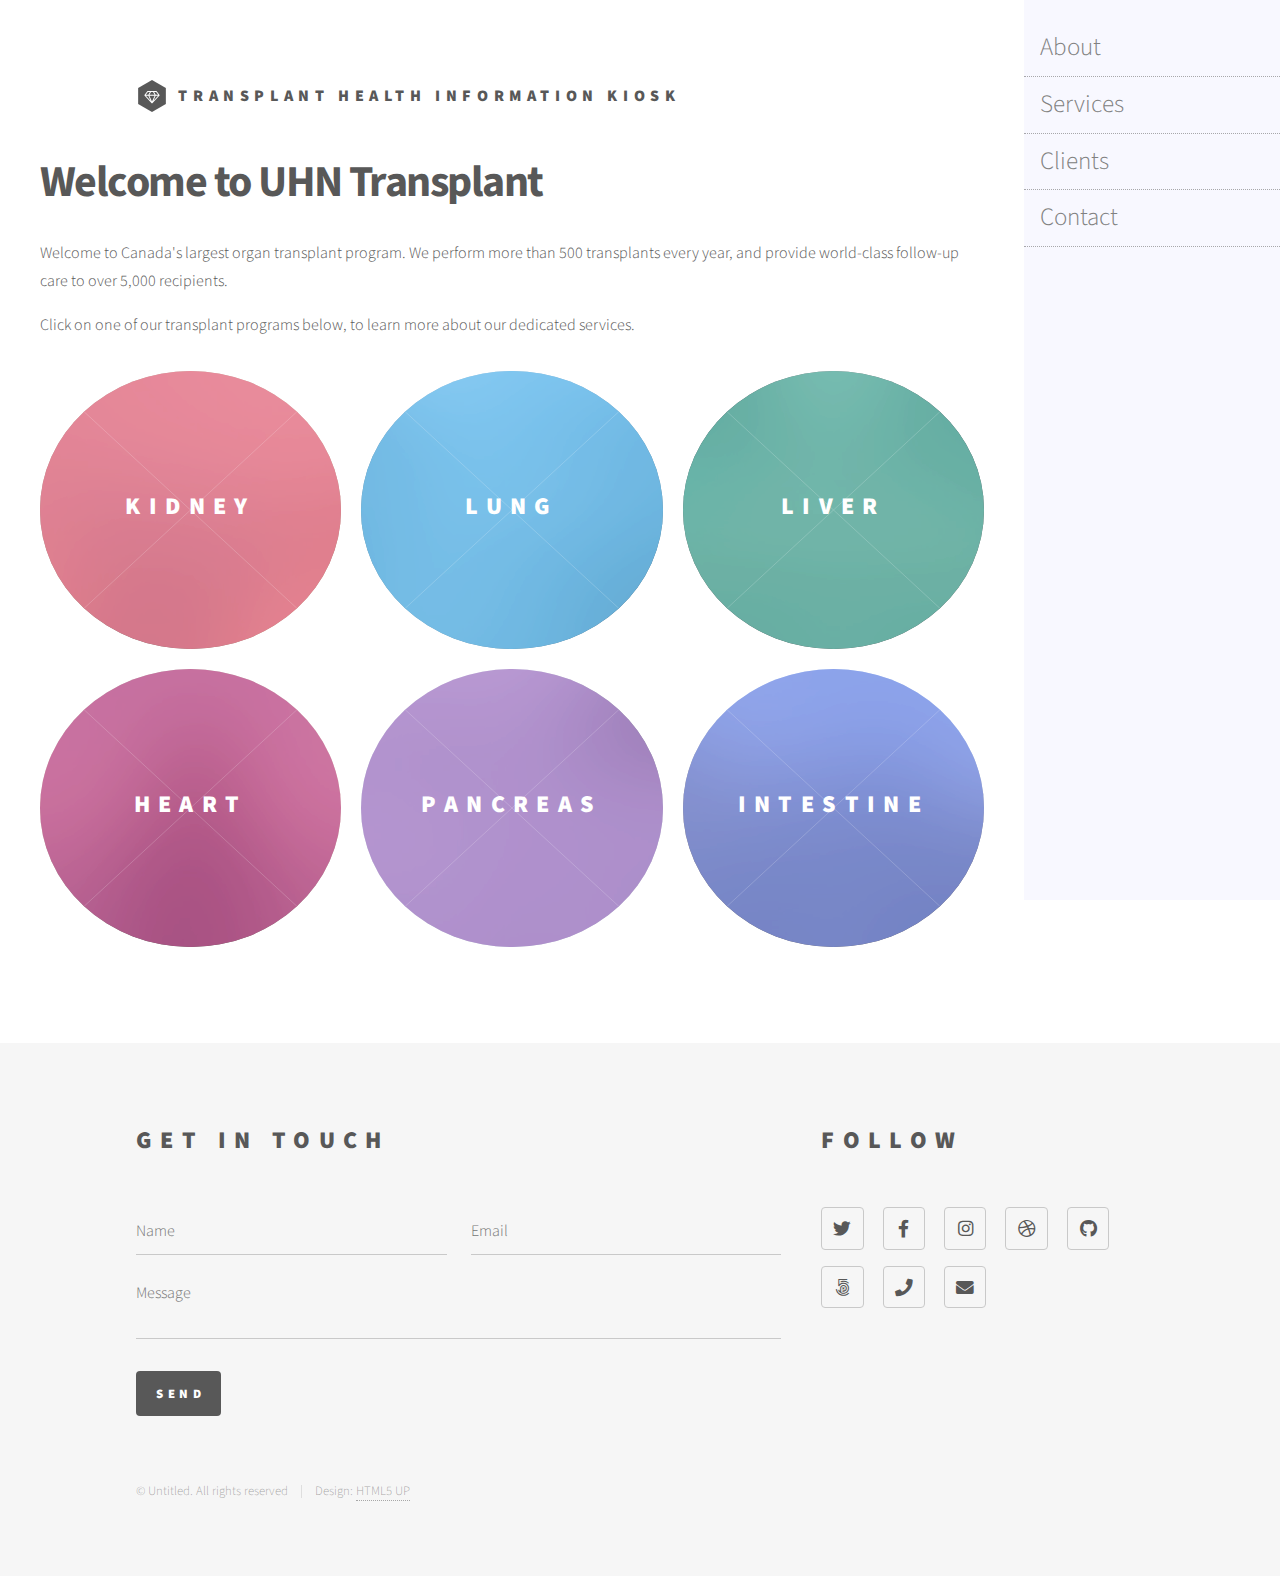
==== index.html @ 4732274a "Update template" ====
<!DOCTYPE HTML>
<!--
	Phantom by HTML5 UP
	html5up.net | @ajlkn
	Free for personal and commercial use under the CCA 3.0 license (html5up.net/license)
-->
<html>
	<head>
		<title>Transplant Education Resource Hub</title>
		<meta charset="utf-8" />
		<meta name="viewport" content="width=device-width, initial-scale=1, user-scalable=no" />
		<link rel="stylesheet" href="assets/css/main.css" />
		<noscript><link rel="stylesheet" href="assets/css/noscript.css" /></noscript>
	</head>
	<body class="is-preload">
		<!-- Wrapper -->
			<div id="wrapper">

				<!-- Header -->
					<header id="header">
						<div class="inner">

							<!-- Logo -->
								<a href="index.html" class="logo">
									<span class="symbol"><img src="images/logo.svg" alt="" /></span><span class="title">Transplant Health Information Kiosk</span>
								</a>

							<!-- Nav -->
		<!--						<nav>
									<ul>
										<li><a href="#menu">Menu</a></li>
									</ul>
								</nav>
-->
						</div>
					</header>

				<!-- Menu -->
<!--				<nav id="menu">
						<h2>Menu</h2>
						<ul>
							<li><a href="index.html">Home</a></li>
							<li><a href="generic.html">Ipsum veroeros</a></li>
							<li><a href="generic.html">Tempus etiam</a></li>
							<li><a href="generic.html">Consequat dolor</a></li>
							<li><a href="elements.html">Elements</a></li>
						</ul>
					</nav>
-->
				<!-- Main -->
					<div class="sidenav">
						<a href="#">About</a>
						<a href="#">Services</a>
						<a href="#">Clients</a>
						<a href="#">Contact</a>
						</div>
					<div id="main">
						<div class="inner">
							<header>
								<h1>Welcome to UHN Transplant</h1>
								<p>Welcome to Canada's largest organ transplant program. We perform more than 500 transplants every year, and provide world-class follow-up care to over 5,000 recipients.</p>
								<p>Click on one of our transplant programs below, to learn more about our dedicated services.</p>
							</header>
							<section class="tiles">
								<article class="style1">
									<span class="image">
										<img src="images/pic01.jpg" alt="" />
									</span>
									<a href="generic.html">
										<h2>Kidney</h2>
										<div class="content">
											<p>Sed nisl arcu euismod sit amet nisi lorem etiam dolor veroeros et feugiat.</p>
										</div>
									</a>
								</article>
								<article class="style2">
									<span class="image">
										<img src="images/pic02.jpg" alt="" />
									</span>
									<a href="generic.html">
										<h2>Lung</h2>
										<div class="content">
											<p>Sed nisl arcu euismod sit amet nisi lorem etiam dolor veroeros et feugiat.</p>
										</div>
									</a>
								</article>
								<article class="style3">
									<span class="image">
										<img src="images/pic03.jpg" alt="" />
									</span>
									<a href="generic.html">
										<h2>Liver</h2>
										<div class="content">
											<p>Sed nisl arcu euismod sit amet nisi lorem etiam dolor veroeros et feugiat.</p>
										</div>
									</a>
								</article>
								<article class="style4">
									<span class="image">
										<img src="images/pic04.jpg" alt="" />
									</span>
									<a href="generic.html">
										<h2>Heart</h2>
										<div class="content">
											<p>Sed nisl arcu euismod sit amet nisi lorem etiam dolor veroeros et feugiat.</p>
										</div>
									</a>
								</article>
								<article class="style5">
									<span class="image">
										<img src="images/pic05.jpg" alt="" />
									</span>
									<a href="generic.html">
										<h2>Pancreas</h2>
										<div class="content">
											<p>Sed nisl arcu euismod sit amet nisi lorem etiam dolor veroeros et feugiat.</p>
										</div>
									</a>
								</article>
								<article class="style6">
									<span class="image">
										<img src="images/pic06.jpg" alt="" />
									</span>
									<a href="generic.html">
										<h2>Intestine</h2>
										<div class="content">
											<p>Sed nisl arcu euismod sit amet nisi lorem etiam dolor veroeros et feugiat.</p>
										</div>
									</a>
								</article>
							</section>
					</div>
				</div>

				<!-- Footer -->
					<footer id="footer">
						<div class="inner">
							<section>
								<h2>Get in touch</h2>
								<form method="post" action="#">
									<div class="fields">
										<div class="field half">
											<input type="text" name="name" id="name" placeholder="Name" />
										</div>
										<div class="field half">
											<input type="email" name="email" id="email" placeholder="Email" />
										</div>
										<div class="field">
											<textarea name="message" id="message" placeholder="Message"></textarea>
										</div>
									</div>
									<ul class="actions">
										<li><input type="submit" value="Send" class="primary" /></li>
									</ul>
								</form>
							</section>
							<section>
								<h2>Follow</h2>
								<ul class="icons">
									<li><a href="#" class="icon brands style2 fa-twitter"><span class="label">Twitter</span></a></li>
									<li><a href="#" class="icon brands style2 fa-facebook-f"><span class="label">Facebook</span></a></li>
									<li><a href="#" class="icon brands style2 fa-instagram"><span class="label">Instagram</span></a></li>
									<li><a href="#" class="icon brands style2 fa-dribbble"><span class="label">Dribbble</span></a></li>
									<li><a href="#" class="icon brands style2 fa-github"><span class="label">GitHub</span></a></li>
									<li><a href="#" class="icon brands style2 fa-500px"><span class="label">500px</span></a></li>
									<li><a href="#" class="icon solid style2 fa-phone"><span class="label">Phone</span></a></li>
									<li><a href="#" class="icon solid style2 fa-envelope"><span class="label">Email</span></a></li>
								</ul>
							</section>
							<ul class="copyright">
								<li>&copy; Untitled. All rights reserved</li><li>Design: <a href="http://html5up.net">HTML5 UP</a></li>
							</ul>
						</div>
					</footer>

			</div>

		<!-- Scripts -->
			<script src="assets/js/jquery.min.js"></script>
			<script src="assets/js/browser.min.js"></script>
			<script src="assets/js/breakpoints.min.js"></script>
			<script src="assets/js/util.js"></script>
			<script src="assets/js/main.js"></script>

	</body>
</html>
---- assets/css/main.css ----
@import url(fontawesome-all.min.css);
@import url("https://fonts.googleapis.com/css?family=Source+Sans+Pro:300,700,900");

/*
	Phantom by HTML5 UP
	html5up.net | @ajlkn
	Free for personal and commercial use under the CCA 3.0 license (html5up.net/license)
*/

html, body, div, span, applet, object,
iframe, h1, h2, h3, h4, h5, h6, p, blockquote,
pre, a, abbr, acronym, address, big, cite,
code, del, dfn, em, img, ins, kbd, q, s, samp,
small, strike, strong, sub, sup, tt, var, b,
u, i, center, dl, dt, dd, ol, ul, li, fieldset,
form, label, legend, table, caption, tbody,
tfoot, thead, tr, th, td, article, aside,
canvas, details, embed, figure, figcaption,
footer, header, hgroup, menu, nav, output, ruby,
section, summary, time, mark, audio, video {
	margin: 0;
	padding: 0;
	border: 0;
	font-size: 100%;
	font: inherit;
	vertical-align: baseline;}

article, aside, details, figcaption, figure,
footer, header, hgroup, menu, nav, section {
	display: block;}

body {
	line-height: 1;
}

ol, ul {
	list-style: none;
}

blockquote, q {
	quotes: none;
}

	blockquote:before, blockquote:after, q:before, q:after {
		content: '';
		content: none;
	}

table {
	border-collapse: collapse;
	border-spacing: 0;
}

body {
	-webkit-text-size-adjust: none;
}

mark {
	background-color: transparent;
	color: inherit;
}

input::-moz-focus-inner {
	border: 0;
	padding: 0;
}

input, select, textarea {
	-moz-appearance: none;
	-webkit-appearance: none;
	-ms-appearance: none;
	appearance: none;
}

/* Basic */

	@-ms-viewport {
		width: device-width;
	}

	body {
		-ms-overflow-style: scrollbar;
	}

	@media screen and (max-width: 480px) {

		html, body {
			min-width: 320px;
		}

	}

	html {
		box-sizing: border-box;
	}

	*, *:before, *:after {
		box-sizing: inherit;
	}

	body {
		background: #ffffff;
	}

		body.is-preload *, body.is-preload *:before, body.is-preload *:after {
			-moz-animation: none !important;
			-webkit-animation: none !important;
			-ms-animation: none !important;
			animation: none !important;
			-moz-transition: none !important;
			-webkit-transition: none !important;
			-ms-transition: none !important;
			transition: none !important;
		}

/* Type */

	body, input, select, textarea {
		color: #585858;
		font-family: "Source Sans Pro", Helvetica, sans-serif;
		font-size: 16pt;
		font-weight: 300;
		line-height: 1.75;
	}

		@media screen and (max-width: 1680px) {

			body, input, select, textarea {
				font-size: 14pt;
			}

		}

		@media screen and (max-width: 1280px) {

			body, input, select, textarea {
				font-size: 12pt;
			}

		}

	a {
		-moz-transition: border-bottom-color 0.2s ease, color 0.2s ease;
		-webkit-transition: border-bottom-color 0.2s ease, color 0.2s ease;
		-ms-transition: border-bottom-color 0.2s ease, color 0.2s ease;
		transition: border-bottom-color 0.2s ease, color 0.2s ease;
		text-decoration: none;
		color: #585858;
		border-bottom: dotted 1px rgba(88, 88, 88, 0.5);
	}

		a:hover {
			border-bottom-color: transparent;
			color: #f2849e !important;
		}

	strong, b {
		font-weight: 900;
	}

	em, i {
		font-style: italic;
	}

	p {
		margin: 0 0 2em 0;
	}

	h1 {
		font-size: 2.75em;
		font-weight: 700;
		line-height: 1.3;
		margin: 0 0 1em 0;
		letter-spacing: -0.035em;
	}

		h1 a {
			color: inherit;
		}

		@media screen and (max-width: 736px) {

			h1 {
				font-size: 2em;
				margin: 0 0 1em 0;
			}

		}

		@media screen and (max-width: 360px) {

			h1 {
				font-size: 1.75em;
			}

		}

	h2, h3, h4, h5, h6 {
		font-weight: 900;
		line-height: 1.5;
		margin: 0 0 2em 0;
		text-transform: uppercase;
		letter-spacing: 0.35em;
	}

		h2 a, h3 a, h4 a, h5 a, h6 a {
			color: inherit;
		}

	h2 {
		font-size: 1.5em;
	}

	h3 {
		font-size: 1em;
	}

	h4 {
		font-size: 0.8em;
	}

	h5 {
		font-size: 0.8em;
	}

	h6 {
		font-size: 0.8em;
	}

	@media screen and (max-width: 980px) {

		h1 br, h2 br, h3 br, h4 br, h5 br, h6 br {
			display: none;
		}

	}

	@media screen and (max-width: 736px) {

		h2 {
			font-size: 1em;
		}

		h3 {
			font-size: 0.8em;
		}

	}

	sub {
		font-size: 0.8em;
		position: relative;
		top: 0.5em;
	}

	sup {
		font-size: 0.8em;
		position: relative;
		top: -0.5em;
	}

	blockquote {
		border-left: solid 4px #c9c9c9;
		font-style: italic;
		margin: 0 0 2em 0;
		padding: 0.5em 0 0.5em 2em;
	}

	code {
		background: rgba(144, 144, 144, 0.075);
		border-radius: 4px;
		border: solid 1px #c9c9c9;
		font-family: "Courier New", monospace;
		font-size: 0.9em;
		margin: 0 0.25em;
		padding: 0.25em 0.65em;
	}

	pre {
		-webkit-overflow-scrolling: touch;
		font-family: "Courier New", monospace;
		font-size: 0.9em;
		margin: 0 0 2em 0;
	}

		pre code {
			display: block;
			line-height: 1.75;
			padding: 1em 1.5em;
			overflow-x: auto;
		}

	hr {
		border: 0;
		border-bottom: solid 1px #c9c9c9;
		margin: 2em 0;
	}

		hr.major {
			margin: 3em 0;
		}

	.align-left {
		text-align: left;
	}

	.align-center {
		text-align: center;
	}

	.align-right {
		text-align: right;
	}

/* Row */

	.row {
		display: flex;
		flex-wrap: wrap;
		box-sizing: border-box;
		align-items: stretch;
	}

		.row > * {
			box-sizing: border-box;
		}

		.row.gtr-uniform > * > :last-child {
			margin-bottom: 0;
		}

		.row.aln-left {
			justify-content: flex-start;
		}

		.row.aln-center {
			justify-content: center;
		}

		.row.aln-right {
			justify-content: flex-end;
		}

		.row.aln-top {
			align-items: flex-start;
		}

		.row.aln-middle {
			align-items: center;
		}

		.row.aln-bottom {
			align-items: flex-end;
		}

		.row > .imp {
			order: -1;
		}

		.row > .col-1 {
			width: 8.33333%;
		}

		.row > .off-1 {
			margin-left: 8.33333%;
		}

		.row > .col-2 {
			width: 16.66667%;
		}

		.row > .off-2 {
			margin-left: 16.66667%;
		}

		.row > .col-3 {
			width: 25%;
		}

		.row > .off-3 {
			margin-left: 25%;
		}

		.row > .col-4 {
			width: 33.33333%;
		}

		.row > .off-4 {
			margin-left: 33.33333%;
		}

		.row > .col-5 {
			width: 41.66667%;
		}

		.row > .off-5 {
			margin-left: 41.66667%;
		}

		.row > .col-6 {
			width: 50%;
		}

		.row > .off-6 {
			margin-left: 50%;
		}

		.row > .col-7 {
			width: 58.33333%;
		}

		.row > .off-7 {
			margin-left: 58.33333%;
		}

		.row > .col-8 {
			width: 66.66667%;
		}

		.row > .off-8 {
			margin-left: 66.66667%;
		}

		.row > .col-9 {
			width: 75%;
		}

		.row > .off-9 {
			margin-left: 75%;
		}

		.row > .col-10 {
			width: 83.33333%;
		}

		.row > .off-10 {
			margin-left: 83.33333%;
		}

		.row > .col-11 {
			width: 91.66667%;
		}

		.row > .off-11 {
			margin-left: 91.66667%;
		}

		.row > .col-12 {
			width: 100%;
		}

		.row > .off-12 {
			margin-left: 100%;
		}

		.row.gtr-0 {
			margin-top: 0;
			margin-left: 0em;
		}

			.row.gtr-0 > * {
				padding: 0 0 0 0em;
			}

			.row.gtr-0.gtr-uniform {
				margin-top: 0em;
			}

				.row.gtr-0.gtr-uniform > * {
					padding-top: 0em;
				}

		.row.gtr-25 {
			margin-top: 0;
			margin-left: -0.5em;
		}

			.row.gtr-25 > * {
				padding: 0 0 0 0.5em;
			}

			.row.gtr-25.gtr-uniform {
				margin-top: -0.5em;
			}

				.row.gtr-25.gtr-uniform > * {
					padding-top: 0.5em;
				}

		.row.gtr-50 {
			margin-top: 0;
			margin-left: -1em;
		}

			.row.gtr-50 > * {
				padding: 0 0 0 1em;
			}

			.row.gtr-50.gtr-uniform {
				margin-top: -1em;
			}

				.row.gtr-50.gtr-uniform > * {
					padding-top: 1em;
				}

		.row {
			margin-top: 0;
			margin-left: -2em;
		}

			.row > * {
				padding: 0 0 0 2em;
			}

			.row.gtr-uniform {
				margin-top: -2em;
			}

				.row.gtr-uniform > * {
					padding-top: 2em;
				}

		.row.gtr-150 {
			margin-top: 0;
			margin-left: -3em;
		}

			.row.gtr-150 > * {
				padding: 0 0 0 3em;
			}

			.row.gtr-150.gtr-uniform {
				margin-top: -3em;
			}

				.row.gtr-150.gtr-uniform > * {
					padding-top: 3em;
				}

		.row.gtr-200 {
			margin-top: 0;
			margin-left: -4em;
		}

			.row.gtr-200 > * {
				padding: 0 0 0 4em;
			}

			.row.gtr-200.gtr-uniform {
				margin-top: -4em;
			}

				.row.gtr-200.gtr-uniform > * {
					padding-top: 4em;
				}

		@media screen and (max-width: 1680px) {

			.row {
				display: flex;
				flex-wrap: wrap;
				box-sizing: border-box;
				align-items: stretch;
			}

				.row > * {
					box-sizing: border-box;
				}

				.row.gtr-uniform > * > :last-child {
					margin-bottom: 0;
				}

				.row.aln-left {
					justify-content: flex-start;
				}

				.row.aln-center {
					justify-content: center;
				}

				.row.aln-right {
					justify-content: flex-end;
				}

				.row.aln-top {
					align-items: flex-start;
				}

				.row.aln-middle {
					align-items: center;
				}

				.row.aln-bottom {
					align-items: flex-end;
				}

				.row > .imp-xlarge {
					order: -1;
				}

				.row > .col-1-xlarge {
					width: 8.33333%;
				}

				.row > .off-1-xlarge {
					margin-left: 8.33333%;
				}

				.row > .col-2-xlarge {
					width: 16.66667%;
				}

				.row > .off-2-xlarge {
					margin-left: 16.66667%;
				}

				.row > .col-3-xlarge {
					width: 25%;
				}

				.row > .off-3-xlarge {
					margin-left: 25%;
				}

				.row > .col-4-xlarge {
					width: 33.33333%;
				}

				.row > .off-4-xlarge {
					margin-left: 33.33333%;
				}

				.row > .col-5-xlarge {
					width: 41.66667%;
				}

				.row > .off-5-xlarge {
					margin-left: 41.66667%;
				}

				.row > .col-6-xlarge {
					width: 50%;
				}

				.row > .off-6-xlarge {
					margin-left: 50%;
				}

				.row > .col-7-xlarge {
					width: 58.33333%;
				}

				.row > .off-7-xlarge {
					margin-left: 58.33333%;
				}

				.row > .col-8-xlarge {
					width: 66.66667%;
				}

				.row > .off-8-xlarge {
					margin-left: 66.66667%;
				}

				.row > .col-9-xlarge {
					width: 75%;
				}

				.row > .off-9-xlarge {
					margin-left: 75%;
				}

				.row > .col-10-xlarge {
					width: 83.33333%;
				}

				.row > .off-10-xlarge {
					margin-left: 83.33333%;
				}

				.row > .col-11-xlarge {
					width: 91.66667%;
				}

				.row > .off-11-xlarge {
					margin-left: 91.66667%;
				}

				.row > .col-12-xlarge {
					width: 100%;
				}

				.row > .off-12-xlarge {
					margin-left: 100%;
				}

				.row.gtr-0 {
					margin-top: 0;
					margin-left: 0em;
				}

					.row.gtr-0 > * {
						padding: 0 0 0 0em;
					}

					.row.gtr-0.gtr-uniform {
						margin-top: 0em;
					}

						.row.gtr-0.gtr-uniform > * {
							padding-top: 0em;
						}

				.row.gtr-25 {
					margin-top: 0;
					margin-left: -0.5em;
				}

					.row.gtr-25 > * {
						padding: 0 0 0 0.5em;
					}

					.row.gtr-25.gtr-uniform {
						margin-top: -0.5em;
					}

						.row.gtr-25.gtr-uniform > * {
							padding-top: 0.5em;
						}

				.row.gtr-50 {
					margin-top: 0;
					margin-left: -1em;
				}

					.row.gtr-50 > * {
						padding: 0 0 0 1em;
					}

					.row.gtr-50.gtr-uniform {
						margin-top: -1em;
					}

						.row.gtr-50.gtr-uniform > * {
							padding-top: 1em;
						}

				.row {
					margin-top: 0;
					margin-left: -2em;
				}

					.row > * {
						padding: 0 0 0 2em;
					}

					.row.gtr-uniform {
						margin-top: -2em;
					}

						.row.gtr-uniform > * {
							padding-top: 2em;
						}

				.row.gtr-150 {
					margin-top: 0;
					margin-left: -3em;
				}

					.row.gtr-150 > * {
						padding: 0 0 0 3em;
					}

					.row.gtr-150.gtr-uniform {
						margin-top: -3em;
					}

						.row.gtr-150.gtr-uniform > * {
							padding-top: 3em;
						}

				.row.gtr-200 {
					margin-top: 0;
					margin-left: -4em;
				}

					.row.gtr-200 > * {
						padding: 0 0 0 4em;
					}

					.row.gtr-200.gtr-uniform {
						margin-top: -4em;
					}

						.row.gtr-200.gtr-uniform > * {
							padding-top: 4em;
						}

		}

		@media screen and (max-width: 1280px) {

			.row {
				display: flex;
				flex-wrap: wrap;
				box-sizing: border-box;
				align-items: stretch;
			}

				.row > * {
					box-sizing: border-box;
				}

				.row.gtr-uniform > * > :last-child {
					margin-bottom: 0;
				}

				.row.aln-left {
					justify-content: flex-start;
				}

				.row.aln-center {
					justify-content: center;
				}

				.row.aln-right {
					justify-content: flex-end;
				}

				.row.aln-top {
					align-items: flex-start;
				}

				.row.aln-middle {
					align-items: center;
				}

				.row.aln-bottom {
					align-items: flex-end;
				}

				.row > .imp-large {
					order: -1;
				}

				.row > .col-1-large {
					width: 8.33333%;
				}

				.row > .off-1-large {
					margin-left: 8.33333%;
				}

				.row > .col-2-large {
					width: 16.66667%;
				}

				.row > .off-2-large {
					margin-left: 16.66667%;
				}

				.row > .col-3-large {
					width: 25%;
				}

				.row > .off-3-large {
					margin-left: 25%;
				}

				.row > .col-4-large {
					width: 33.33333%;
				}

				.row > .off-4-large {
					margin-left: 33.33333%;
				}

				.row > .col-5-large {
					width: 41.66667%;
				}

				.row > .off-5-large {
					margin-left: 41.66667%;
				}

				.row > .col-6-large {
					width: 50%;
				}

				.row > .off-6-large {
					margin-left: 50%;
				}

				.row > .col-7-large {
					width: 58.33333%;
				}

				.row > .off-7-large {
					margin-left: 58.33333%;
				}

				.row > .col-8-large {
					width: 66.66667%;
				}

				.row > .off-8-large {
					margin-left: 66.66667%;
				}

				.row > .col-9-large {
					width: 75%;
				}

				.row > .off-9-large {
					margin-left: 75%;
				}

				.row > .col-10-large {
					width: 83.33333%;
				}

				.row > .off-10-large {
					margin-left: 83.33333%;
				}

				.row > .col-11-large {
					width: 91.66667%;
				}

				.row > .off-11-large {
					margin-left: 91.66667%;
				}

				.row > .col-12-large {
					width: 100%;
				}

				.row > .off-12-large {
					margin-left: 100%;
				}

				.row.gtr-0 {
					margin-top: 0;
					margin-left: 0em;
				}

					.row.gtr-0 > * {
						padding: 0 0 0 0em;
					}

					.row.gtr-0.gtr-uniform {
						margin-top: 0em;
					}

						.row.gtr-0.gtr-uniform > * {
							padding-top: 0em;
						}

				.row.gtr-25 {
					margin-top: 0;
					margin-left: -0.5em;
				}

					.row.gtr-25 > * {
						padding: 0 0 0 0.5em;
					}

					.row.gtr-25.gtr-uniform {
						margin-top: -0.5em;
					}

						.row.gtr-25.gtr-uniform > * {
							padding-top: 0.5em;
						}

				.row.gtr-50 {
					margin-top: 0;
					margin-left: -1em;
				}

					.row.gtr-50 > * {
						padding: 0 0 0 1em;
					}

					.row.gtr-50.gtr-uniform {
						margin-top: -1em;
					}

						.row.gtr-50.gtr-uniform > * {
							padding-top: 1em;
						}

				.row {
					margin-top: 0;
					margin-left: -2em;
				}

					.row > * {
						padding: 0 0 0 2em;
					}

					.row.gtr-uniform {
						margin-top: -2em;
					}

						.row.gtr-uniform > * {
							padding-top: 2em;
						}

				.row.gtr-150 {
					margin-top: 0;
					margin-left: -3em;
				}

					.row.gtr-150 > * {
						padding: 0 0 0 3em;
					}

					.row.gtr-150.gtr-uniform {
						margin-top: -3em;
					}

						.row.gtr-150.gtr-uniform > * {
							padding-top: 3em;
						}

				.row.gtr-200 {
					margin-top: 0;
					margin-left: -4em;
				}

					.row.gtr-200 > * {
						padding: 0 0 0 4em;
					}

					.row.gtr-200.gtr-uniform {
						margin-top: -4em;
					}

						.row.gtr-200.gtr-uniform > * {
							padding-top: 4em;
						}

		}

		@media screen and (max-width: 980px) {

			.row {
				display: flex;
				flex-wrap: wrap;
				box-sizing: border-box;
				align-items: stretch;
			}

				.row > * {
					box-sizing: border-box;
				}

				.row.gtr-uniform > * > :last-child {
					margin-bottom: 0;
				}

				.row.aln-left {
					justify-content: flex-start;
				}

				.row.aln-center {
					justify-content: center;
				}

				.row.aln-right {
					justify-content: flex-end;
				}

				.row.aln-top {
					align-items: flex-start;
				}

				.row.aln-middle {
					align-items: center;
				}

				.row.aln-bottom {
					align-items: flex-end;
				}

				.row > .imp-medium {
					order: -1;
				}

				.row > .col-1-medium {
					width: 8.33333%;
				}

				.row > .off-1-medium {
					margin-left: 8.33333%;
				}

				.row > .col-2-medium {
					width: 16.66667%;
				}

				.row > .off-2-medium {
					margin-left: 16.66667%;
				}

				.row > .col-3-medium {
					width: 25%;
				}

				.row > .off-3-medium {
					margin-left: 25%;
				}

				.row > .col-4-medium {
					width: 33.33333%;
				}

				.row > .off-4-medium {
					margin-left: 33.33333%;
				}

				.row > .col-5-medium {
					width: 41.66667%;
				}

				.row > .off-5-medium {
					margin-left: 41.66667%;
				}

				.row > .col-6-medium {
					width: 50%;
				}

				.row > .off-6-medium {
					margin-left: 50%;
				}

				.row > .col-7-medium {
					width: 58.33333%;
				}

				.row > .off-7-medium {
					margin-left: 58.33333%;
				}

				.row > .col-8-medium {
					width: 66.66667%;
				}

				.row > .off-8-medium {
					margin-left: 66.66667%;
				}

				.row > .col-9-medium {
					width: 75%;
				}

				.row > .off-9-medium {
					margin-left: 75%;
				}

				.row > .col-10-medium {
					width: 83.33333%;
				}

				.row > .off-10-medium {
					margin-left: 83.33333%;
				}

				.row > .col-11-medium {
					width: 91.66667%;
				}

				.row > .off-11-medium {
					margin-left: 91.66667%;
				}

				.row > .col-12-medium {
					width: 100%;
				}

				.row > .off-12-medium {
					margin-left: 100%;
				}

				.row.gtr-0 {
					margin-top: 0;
					margin-left: 0em;
				}

					.row.gtr-0 > * {
						padding: 0 0 0 0em;
					}

					.row.gtr-0.gtr-uniform {
						margin-top: 0em;
					}

						.row.gtr-0.gtr-uniform > * {
							padding-top: 0em;
						}

				.row.gtr-25 {
					margin-top: 0;
					margin-left: -0.375em;
				}

					.row.gtr-25 > * {
						padding: 0 0 0 0.375em;
					}

					.row.gtr-25.gtr-uniform {
						margin-top: -0.375em;
					}

						.row.gtr-25.gtr-uniform > * {
							padding-top: 0.375em;
						}

				.row.gtr-50 {
					margin-top: 0;
					margin-left: -0.75em;
				}

					.row.gtr-50 > * {
						padding: 0 0 0 0.75em;
					}

					.row.gtr-50.gtr-uniform {
						margin-top: -0.75em;
					}

						.row.gtr-50.gtr-uniform > * {
							padding-top: 0.75em;
						}

				.row {
					margin-top: 0;
					margin-left: -1.5em;
				}

					.row > * {
						padding: 0 0 0 1.5em;
					}

					.row.gtr-uniform {
						margin-top: -1.5em;
					}

						.row.gtr-uniform > * {
							padding-top: 1.5em;
						}

				.row.gtr-150 {
					margin-top: 0;
					margin-left: -2.25em;
				}

					.row.gtr-150 > * {
						padding: 0 0 0 2.25em;
					}

					.row.gtr-150.gtr-uniform {
						margin-top: -2.25em;
					}

						.row.gtr-150.gtr-uniform > * {
							padding-top: 2.25em;
						}

				.row.gtr-200 {
					margin-top: 0;
					margin-left: -3em;
				}

					.row.gtr-200 > * {
						padding: 0 0 0 3em;
					}

					.row.gtr-200.gtr-uniform {
						margin-top: -3em;
					}

						.row.gtr-200.gtr-uniform > * {
							padding-top: 3em;
						}

		}

		@media screen and (max-width: 736px) {

			.row {
				display: flex;
				flex-wrap: wrap;
				box-sizing: border-box;
				align-items: stretch;
			}

				.row > * {
					box-sizing: border-box;
				}

				.row.gtr-uniform > * > :last-child {
					margin-bottom: 0;
				}

				.row.aln-left {
					justify-content: flex-start;
				}

				.row.aln-center {
					justify-content: center;
				}

				.row.aln-right {
					justify-content: flex-end;
				}

				.row.aln-top {
					align-items: flex-start;
				}

				.row.aln-middle {
					align-items: center;
				}

				.row.aln-bottom {
					align-items: flex-end;
				}

				.row > .imp-small {
					order: -1;
				}

				.row > .col-1-small {
					width: 8.33333%;
				}

				.row > .off-1-small {
					margin-left: 8.33333%;
				}

				.row > .col-2-small {
					width: 16.66667%;
				}

				.row > .off-2-small {
					margin-left: 16.66667%;
				}

				.row > .col-3-small {
					width: 25%;
				}

				.row > .off-3-small {
					margin-left: 25%;
				}

				.row > .col-4-small {
					width: 33.33333%;
				}

				.row > .off-4-small {
					margin-left: 33.33333%;
				}

				.row > .col-5-small {
					width: 41.66667%;
				}

				.row > .off-5-small {
					margin-left: 41.66667%;
				}

				.row > .col-6-small {
					width: 50%;
				}

				.row > .off-6-small {
					margin-left: 50%;
				}

				.row > .col-7-small {
					width: 58.33333%;
				}

				.row > .off-7-small {
					margin-left: 58.33333%;
				}

				.row > .col-8-small {
					width: 66.66667%;
				}

				.row > .off-8-small {
					margin-left: 66.66667%;
				}

				.row > .col-9-small {
					width: 75%;
				}

				.row > .off-9-small {
					margin-left: 75%;
				}

				.row > .col-10-small {
					width: 83.33333%;
				}

				.row > .off-10-small {
					margin-left: 83.33333%;
				}

				.row > .col-11-small {
					width: 91.66667%;
				}

				.row > .off-11-small {
					margin-left: 91.66667%;
				}

				.row > .col-12-small {
					width: 100%;
				}

				.row > .off-12-small {
					margin-left: 100%;
				}

				.row.gtr-0 {
					margin-top: 0;
					margin-left: 0em;
				}

					.row.gtr-0 > * {
						padding: 0 0 0 0em;
					}

					.row.gtr-0.gtr-uniform {
						margin-top: 0em;
					}

						.row.gtr-0.gtr-uniform > * {
							padding-top: 0em;
						}

				.row.gtr-25 {
					margin-top: 0;
					margin-left: -0.25em;
				}

					.row.gtr-25 > * {
						padding: 0 0 0 0.25em;
					}

					.row.gtr-25.gtr-uniform {
						margin-top: -0.25em;
					}

						.row.gtr-25.gtr-uniform > * {
							padding-top: 0.25em;
						}

				.row.gtr-50 {
					margin-top: 0;
					margin-left: -0.5em;
				}

					.row.gtr-50 > * {
						padding: 0 0 0 0.5em;
					}

					.row.gtr-50.gtr-uniform {
						margin-top: -0.5em;
					}

						.row.gtr-50.gtr-uniform > * {
							padding-top: 0.5em;
						}

				.row {
					margin-top: 0;
					margin-left: -1em;
				}

					.row > * {
						padding: 0 0 0 1em;
					}

					.row.gtr-uniform {
						margin-top: -1em;
					}

						.row.gtr-uniform > * {
							padding-top: 1em;
						}

				.row.gtr-150 {
					margin-top: 0;
					margin-left: -1.5em;
				}

					.row.gtr-150 > * {
						padding: 0 0 0 1.5em;
					}

					.row.gtr-150.gtr-uniform {
						margin-top: -1.5em;
					}

						.row.gtr-150.gtr-uniform > * {
							padding-top: 1.5em;
						}

				.row.gtr-200 {
					margin-top: 0;
					margin-left: -2em;
				}

					.row.gtr-200 > * {
						padding: 0 0 0 2em;
					}

					.row.gtr-200.gtr-uniform {
						margin-top: -2em;
					}

						.row.gtr-200.gtr-uniform > * {
							padding-top: 2em;
						}

		}

		@media screen and (max-width: 480px) {

			.row {
				display: flex;
				flex-wrap: wrap;
				box-sizing: border-box;
				align-items: stretch;
			}

				.row > * {
					box-sizing: border-box;
				}

				.row.gtr-uniform > * > :last-child {
					margin-bottom: 0;
				}

				.row.aln-left {
					justify-content: flex-start;
				}

				.row.aln-center {
					justify-content: center;
				}

				.row.aln-right {
					justify-content: flex-end;
				}

				.row.aln-top {
					align-items: flex-start;
				}

				.row.aln-middle {
					align-items: center;
				}

				.row.aln-bottom {
					align-items: flex-end;
				}

				.row > .imp-xsmall {
					order: -1;
				}

				.row > .col-1-xsmall {
					width: 8.33333%;
				}

				.row > .off-1-xsmall {
					margin-left: 8.33333%;
				}

				.row > .col-2-xsmall {
					width: 16.66667%;
				}

				.row > .off-2-xsmall {
					margin-left: 16.66667%;
				}

				.row > .col-3-xsmall {
					width: 25%;
				}

				.row > .off-3-xsmall {
					margin-left: 25%;
				}

				.row > .col-4-xsmall {
					width: 33.33333%;
				}

				.row > .off-4-xsmall {
					margin-left: 33.33333%;
				}

				.row > .col-5-xsmall {
					width: 41.66667%;
				}

				.row > .off-5-xsmall {
					margin-left: 41.66667%;
				}

				.row > .col-6-xsmall {
					width: 50%;
				}

				.row > .off-6-xsmall {
					margin-left: 50%;
				}

				.row > .col-7-xsmall {
					width: 58.33333%;
				}

				.row > .off-7-xsmall {
					margin-left: 58.33333%;
				}

				.row > .col-8-xsmall {
					width: 66.66667%;
				}

				.row > .off-8-xsmall {
					margin-left: 66.66667%;
				}

				.row > .col-9-xsmall {
					width: 75%;
				}

				.row > .off-9-xsmall {
					margin-left: 75%;
				}

				.row > .col-10-xsmall {
					width: 83.33333%;
				}

				.row > .off-10-xsmall {
					margin-left: 83.33333%;
				}

				.row > .col-11-xsmall {
					width: 91.66667%;
				}

				.row > .off-11-xsmall {
					margin-left: 91.66667%;
				}

				.row > .col-12-xsmall {
					width: 100%;
				}

				.row > .off-12-xsmall {
					margin-left: 100%;
				}

				.row.gtr-0 {
					margin-top: 0;
					margin-left: 0em;
				}

					.row.gtr-0 > * {
						padding: 0 0 0 0em;
					}

					.row.gtr-0.gtr-uniform {
						margin-top: 0em;
					}

						.row.gtr-0.gtr-uniform > * {
							padding-top: 0em;
						}

				.row.gtr-25 {
					margin-top: 0;
					margin-left: -0.25em;
				}

					.row.gtr-25 > * {
						padding: 0 0 0 0.25em;
					}

					.row.gtr-25.gtr-uniform {
						margin-top: -0.25em;
					}

						.row.gtr-25.gtr-uniform > * {
							padding-top: 0.25em;
						}

				.row.gtr-50 {
					margin-top: 0;
					margin-left: -0.5em;
				}

					.row.gtr-50 > * {
						padding: 0 0 0 0.5em;
					}

					.row.gtr-50.gtr-uniform {
						margin-top: -0.5em;
					}

						.row.gtr-50.gtr-uniform > * {
							padding-top: 0.5em;
						}

				.row {
					margin-top: 0;
					margin-left: -1em;
				}

					.row > * {
						padding: 0 0 0 1em;
					}

					.row.gtr-uniform {
						margin-top: -1em;
					}

						.row.gtr-uniform > * {
							padding-top: 1em;
						}

				.row.gtr-150 {
					margin-top: 0;
					margin-left: -1.5em;
				}

					.row.gtr-150 > * {
						padding: 0 0 0 1.5em;
					}

					.row.gtr-150.gtr-uniform {
						margin-top: -1.5em;
					}

						.row.gtr-150.gtr-uniform > * {
							padding-top: 1.5em;
						}

				.row.gtr-200 {
					margin-top: 0;
					margin-left: -2em;
				}

					.row.gtr-200 > * {
						padding: 0 0 0 2em;
					}

					.row.gtr-200.gtr-uniform {
						margin-top: -2em;
					}

						.row.gtr-200.gtr-uniform > * {
							padding-top: 2em;
						}

		}

/* Section/Article */

	section.special, article.special {
		text-align: center;
	}

	header p {
		margin-top: -1em;
	}

	@media screen and (max-width: 736px) {

		header p {
			margin-top: 0;
		}

	}

/* Icon */

	.icon {
		text-decoration: none;
		border-bottom: none;
		position: relative;
	}

		.icon:before {
			-moz-osx-font-smoothing: grayscale;
			-webkit-font-smoothing: antialiased;
			display: inline-block;
			font-style: normal;
			font-variant: normal;
			text-rendering: auto;
			line-height: 1;
			text-transform: none !important;
			font-family: 'Font Awesome 5 Free';
			font-weight: 400;
		}

		.icon > .label {
			display: none;
		}

		.icon:before {
			line-height: inherit;
		}

		.icon.solid:before {
			font-weight: 900;
		}

		.icon.brands:before {
			font-family: 'Font Awesome 5 Brands';
		}

		.icon.style2 {
			-moz-transition: background-color 0.2s ease-in-out, color 0.2s ease-in-out, border-color 0.2s ease-in-out;
			-webkit-transition: background-color 0.2s ease-in-out, color 0.2s ease-in-out, border-color 0.2s ease-in-out;
			-ms-transition: background-color 0.2s ease-in-out, color 0.2s ease-in-out, border-color 0.2s ease-in-out;
			transition: background-color 0.2s ease-in-out, color 0.2s ease-in-out, border-color 0.2s ease-in-out;
			background-color: transparent;
			border: solid 1px #c9c9c9;
			border-radius: 4px;
			width: 2.65em;
			height: 2.65em;
			display: inline-block;
			text-align: center;
			line-height: 2.65em;
			color: inherit;
		}

			.icon.style2:before {
				font-size: 1.1em;
			}

			.icon.style2:hover {
				color: #f2849e;
				border-color: #f2849e;
			}

			.icon.style2:active {
				background-color: rgba(242, 132, 158, 0.1);
			}

/* List */

	ol {
		list-style: decimal;
		margin: 0 0 2em 0;
		padding-left: 1.25em;
	}

		ol li {
			padding-left: 0.25em;
		}

	ul {
		list-style: disc;
		margin: 0 0 2em 0;
		padding-left: 1em;
	}

		ul li {
			padding-left: 0.5em;
		}

		ul.alt {
			list-style: none;
			padding-left: 0;
		}

			ul.alt li {
				border-top: solid 1px #c9c9c9;
				padding: 0.5em 0;
			}

				ul.alt li:first-child {
					border-top: 0;
					padding-top: 0;
				}

	dl {
		margin: 0 0 2em 0;
	}

		dl dt {
			display: block;
			font-weight: 900;
			margin: 0 0 1em 0;
		}

		dl dd {
			margin-left: 2em;
		}

/* Actions */

	ul.actions {
		display: -moz-flex;
		display: -webkit-flex;
		display: -ms-flex;
		display: flex;
		cursor: default;
		list-style: none;
		margin-left: -1em;
		padding-left: 0;
	}

		ul.actions li {
			padding: 0 0 0 1em;
			vertical-align: middle;
		}

		ul.actions.special {
			-moz-justify-content: center;
			-webkit-justify-content: center;
			-ms-justify-content: center;
			justify-content: center;
			width: 100%;
			margin-left: 0;
		}

			ul.actions.special li:first-child {
				padding-left: 0;
			}

		ul.actions.stacked {
			-moz-flex-direction: column;
			-webkit-flex-direction: column;
			-ms-flex-direction: column;
			flex-direction: column;
			margin-left: 0;
		}

			ul.actions.stacked li {
				padding: 1.3em 0 0 0;
			}

				ul.actions.stacked li:first-child {
					padding-top: 0;
				}

		ul.actions.fit {
			width: calc(100% + 1em);
		}

			ul.actions.fit li {
				-moz-flex-grow: 1;
				-webkit-flex-grow: 1;
				-ms-flex-grow: 1;
				flex-grow: 1;
				-moz-flex-shrink: 1;
				-webkit-flex-shrink: 1;
				-ms-flex-shrink: 1;
				flex-shrink: 1;
				width: 100%;
			}

				ul.actions.fit li > * {
					width: 100%;
				}

			ul.actions.fit.stacked {
				width: 100%;
			}

		@media screen and (max-width: 480px) {

			ul.actions:not(.fixed) {
				-moz-flex-direction: column;
				-webkit-flex-direction: column;
				-ms-flex-direction: column;
				flex-direction: column;
				margin-left: 0;
				width: 100% !important;
			}

				ul.actions:not(.fixed) li {
					-moz-flex-grow: 1;
					-webkit-flex-grow: 1;
					-ms-flex-grow: 1;
					flex-grow: 1;
					-moz-flex-shrink: 1;
					-webkit-flex-shrink: 1;
					-ms-flex-shrink: 1;
					flex-shrink: 1;
					padding: 1em 0 0 0;
					text-align: center;
					width: 100%;
				}

					ul.actions:not(.fixed) li > * {
						width: 100%;
					}

					ul.actions:not(.fixed) li:first-child {
						padding-top: 0;
					}

					ul.actions:not(.fixed) li input[type="submit"],
					ul.actions:not(.fixed) li input[type="reset"],
					ul.actions:not(.fixed) li input[type="button"],
					ul.actions:not(.fixed) li button,
					ul.actions:not(.fixed) li .button {
						width: 100%;
					}

						ul.actions:not(.fixed) li input[type="submit"].icon:before,
						ul.actions:not(.fixed) li input[type="reset"].icon:before,
						ul.actions:not(.fixed) li input[type="button"].icon:before,
						ul.actions:not(.fixed) li button.icon:before,
						ul.actions:not(.fixed) li .button.icon:before {
							margin-left: -0.5rem;
						}

		}

/* Icons */

	ul.icons {
		cursor: default;
		list-style: none;
		padding-left: 0;
		margin: -1em 0 2em -1em;
	}

		ul.icons li {
			display: inline-block;
			padding: 1em 0 0 1em;
		}

/* Form */

	form {
		margin: 0 0 2em 0;
		overflow-x: hidden;
	}

		form > :last-child {
			margin-bottom: 0;
		}

		form > .fields {
			display: -moz-flex;
			display: -webkit-flex;
			display: -ms-flex;
			display: flex;
			-moz-flex-wrap: wrap;
			-webkit-flex-wrap: wrap;
			-ms-flex-wrap: wrap;
			flex-wrap: wrap;
			width: calc(100% + 3em);
			margin: -1.5em 0 2em -1.5em;
		}

			form > .fields > .field {
				-moz-flex-grow: 0;
				-webkit-flex-grow: 0;
				-ms-flex-grow: 0;
				flex-grow: 0;
				-moz-flex-shrink: 0;
				-webkit-flex-shrink: 0;
				-ms-flex-shrink: 0;
				flex-shrink: 0;
				padding: 1.5em 0 0 1.5em;
				width: calc(100% - 1.5em);
			}

				form > .fields > .field.half {
					width: calc(50% - 0.75em);
				}

				form > .fields > .field.third {
					width: calc(100%/3 - 0.5em);
				}

				form > .fields > .field.quarter {
					width: calc(25% - 0.375em);
				}

		@media screen and (max-width: 480px) {

			form > .fields {
				width: calc(100% + 3em);
				margin: -1.5em 0 2em -1.5em;
			}

				form > .fields > .field {
					padding: 1.5em 0 0 1.5em;
					width: calc(100% - 1.5em);
				}

					form > .fields > .field.half {
						width: calc(100% - 1.5em);
					}

					form > .fields > .field.third {
						width: calc(100% - 1.5em);
					}

					form > .fields > .field.quarter {
						width: calc(100% - 1.5em);
					}

		}

	label {
		display: block;
		font-size: 0.9em;
		font-weight: 900;
		margin: 0 0 1em 0;
	}

	input[type="text"],
	input[type="password"],
	input[type="email"],
	input[type="tel"],
	select,
	textarea {
		-moz-appearance: none;
		-webkit-appearance: none;
		-ms-appearance: none;
		appearance: none;
		background-color: transparent;
		border: none;
		border-radius: 0;
		border-bottom: solid 1px #c9c9c9;
		color: inherit;
		display: block;
		outline: 0;
		padding: 0;
		text-decoration: none;
		width: 100%;
	}

		input[type="text"]:invalid,
		input[type="password"]:invalid,
		input[type="email"]:invalid,
		input[type="tel"]:invalid,
		select:invalid,
		textarea:invalid {
			box-shadow: none;
		}

		input[type="text"]:focus,
		input[type="password"]:focus,
		input[type="email"]:focus,
		input[type="tel"]:focus,
		select:focus,
		textarea:focus {
			border-bottom-color: #f2849e;
			box-shadow: inset 0 -1px 0 0 #f2849e;
		}

	select {
		background-image: url("data:image/svg+xml;charset=utf8,%3Csvg xmlns='http://www.w3.org/2000/svg' width='40' height='40' preserveAspectRatio='none' viewBox='0 0 40 40'%3E%3Cpath d='M9.4,12.3l10.4,10.4l10.4-10.4c0.2-0.2,0.5-0.4,0.9-0.4c0.3,0,0.6,0.1,0.9,0.4l3.3,3.3c0.2,0.2,0.4,0.5,0.4,0.9 c0,0.4-0.1,0.6-0.4,0.9L20.7,31.9c-0.2,0.2-0.5,0.4-0.9,0.4c-0.3,0-0.6-0.1-0.9-0.4L4.3,17.3c-0.2-0.2-0.4-0.5-0.4-0.9 c0-0.4,0.1-0.6,0.4-0.9l3.3-3.3c0.2-0.2,0.5-0.4,0.9-0.4S9.1,12.1,9.4,12.3z' fill='%23c9c9c9' /%3E%3C/svg%3E");
		background-size: 1.25rem;
		background-repeat: no-repeat;
		background-position: calc(100% - 1rem) center;
		height: 3em;
		padding-right: 3em;
		text-overflow: ellipsis;
	}

		select option {
			background: #ffffff;
		}

		select:focus::-ms-value {
			background-color: transparent;
		}

		select::-ms-expand {
			display: none;
		}

	input[type="text"],
	input[type="password"],
	input[type="email"],
	select {
		height: 3em;
	}

	textarea {
		padding: 0;
		min-height: 3.75em;
	}

	input[type="checkbox"],
	input[type="radio"] {
		-moz-appearance: none;
		-webkit-appearance: none;
		-ms-appearance: none;
		appearance: none;
		display: block;
		float: left;
		margin-right: -2em;
		opacity: 0;
		width: 1em;
		z-index: -1;
	}

		input[type="checkbox"] + label,
		input[type="radio"] + label {
			text-decoration: none;
			color: #585858;
			cursor: pointer;
			display: inline-block;
			font-size: 1em;
			font-weight: 300;
			padding-left: 2.55em;
			padding-right: 0.75em;
			position: relative;
		}

			input[type="checkbox"] + label:before,
			input[type="radio"] + label:before {
				-moz-osx-font-smoothing: grayscale;
				-webkit-font-smoothing: antialiased;
				display: inline-block;
				font-style: normal;
				font-variant: normal;
				text-rendering: auto;
				line-height: 1;
				text-transform: none !important;
				font-family: 'Font Awesome 5 Free';
				font-weight: 900;
			}

			input[type="checkbox"] + label:before,
			input[type="radio"] + label:before {
				border-radius: 4px;
				border: solid 1px #c9c9c9;
				content: '';
				display: inline-block;
				font-size: 0.8em;
				height: 2.25em;
				left: 0;
				line-height: 2.25em;
				position: absolute;
				text-align: center;
				top: 0;
				width: 2.25em;
			}

		input[type="checkbox"]:checked + label:before,
		input[type="radio"]:checked + label:before {
			background: #585858;
			border-color: #585858;
			color: #ffffff;
			content: '\f00c';
		}

		input[type="checkbox"]:focus + label:before,
		input[type="radio"]:focus + label:before {
			border-color: #f2849e;
			box-shadow: 0 0 0 1px #f2849e;
		}

	input[type="checkbox"] + label:before {
		border-radius: 4px;
	}

	input[type="radio"] + label:before {
		border-radius: 100%;
	}

/* Box */

	.box {
		border-radius: 4px;
		border: solid 1px #c9c9c9;
		margin-bottom: 2em;
		padding: 1.5em;
	}

		.box > :last-child,
		.box > :last-child > :last-child,
		.box > :last-child > :last-child > :last-child {
			margin-bottom: 0;
		}

		.box.alt {
			border: 0;
			border-radius: 0;
			padding: 0;
		}

/* Image */

	.image {
		border-radius: 4px;
		border: 0;
		display: inline-block;
		position: relative;
	}

		.image img {
			border-radius: 4px;
			display: block;
		}

		.image.left, .image.right {
			max-width: 40%;
		}

			.image.left img, .image.right img {
				width: 100%;
			}

		.image.left {
			float: left;
			padding: 0 1.5em 1em 0;
			top: 0.25em;
		}

		.image.right {
			float: right;
			padding: 0 0 1em 1.5em;
			top: 0.25em;
		}

		.image.fit {
			display: block;
			margin: 0 0 2em 0;
			width: 100%;
		}

			.image.fit img {
				width: 100%;
			}

		.image.main {
			display: block;
			margin: 0 0 3em 0;
			width: 100%;
		}

			.image.main img {
				width: 100%;
			}

			@media screen and (max-width: 736px) {

				.image.main {
					margin: 0 0 2em 0;
				}

			}

/* Table */

	.table-wrapper {
		-webkit-overflow-scrolling: touch;
		overflow-x: auto;
	}

	table {
		margin: 0 0 2em 0;
		width: 100%;
	}

		table tbody tr {
			border: solid 1px #c9c9c9;
			border-left: 0;
			border-right: 0;
		}

			table tbody tr:nth-child(2n + 1) {
				background-color: rgba(144, 144, 144, 0.075);
			}

		table td {
			padding: 0.75em 0.75em;
		}

		table th {
			font-size: 0.9em;
			font-weight: 900;
			padding: 0 0.75em 0.75em 0.75em;
			text-align: left;
		}

		table thead {
			border-bottom: solid 2px #c9c9c9;
		}

		table tfoot {
			border-top: solid 2px #c9c9c9;
		}

		table.alt {
			border-collapse: separate;
		}

			table.alt tbody tr td {
				border: solid 1px #c9c9c9;
				border-left-width: 0;
				border-top-width: 0;
			}

				table.alt tbody tr td:first-child {
					border-left-width: 1px;
				}

			table.alt tbody tr:first-child td {
				border-top-width: 1px;
			}

			table.alt thead {
				border-bottom: 0;
			}

			table.alt tfoot {
				border-top: 0;
			}

/* Button */

	input[type="submit"],
	input[type="reset"],
	input[type="button"],
	button,
	.button {
		-moz-appearance: none;
		-webkit-appearance: none;
		-ms-appearance: none;
		appearance: none;
		-moz-transition: background-color 0.2s ease-in-out, color 0.2s ease-in-out, box-shadow 0.2s ease-in-out;
		-webkit-transition: background-color 0.2s ease-in-out, color 0.2s ease-in-out, box-shadow 0.2s ease-in-out;
		-ms-transition: background-color 0.2s ease-in-out, color 0.2s ease-in-out, box-shadow 0.2s ease-in-out;
		transition: background-color 0.2s ease-in-out, color 0.2s ease-in-out, box-shadow 0.2s ease-in-out;
		background-color: transparent;
		border-radius: 4px;
		border: 0;
		box-shadow: inset 0 0 0 2px #585858;
		color: #585858 !important;
		cursor: pointer;
		display: inline-block;
		font-size: 0.8em;
		font-weight: 900;
		height: 3.5em;
		letter-spacing: 0.35em;
		line-height: 3.45em;
		overflow: hidden;
		padding: 0 1.25em 0 1.6em;
		text-align: center;
		text-decoration: none;
		text-overflow: ellipsis;
		text-transform: uppercase;
		white-space: nowrap;
	}

		input[type="submit"].icon:before,
		input[type="reset"].icon:before,
		input[type="button"].icon:before,
		button.icon:before,
		.button.icon:before {
			margin-right: 0.5em;
		}

		input[type="submit"].fit,
		input[type="reset"].fit,
		input[type="button"].fit,
		button.fit,
		.button.fit {
			width: 100%;
		}

		input[type="submit"]:hover,
		input[type="reset"]:hover,
		input[type="button"]:hover,
		button:hover,
		.button:hover {
			color: #f2849e !important;
			box-shadow: inset 0 0 0 2px #f2849e;
		}

		input[type="submit"]:active,
		input[type="reset"]:active,
		input[type="button"]:active,
		button:active,
		.button:active {
			background-color: rgba(242, 132, 158, 0.1);
		}

		input[type="submit"].small,
		input[type="reset"].small,
		input[type="button"].small,
		button.small,
		.button.small {
			font-size: 0.6em;
		}

		input[type="submit"].large,
		input[type="reset"].large,
		input[type="button"].large,
		button.large,
		.button.large {
			font-size: 1em;
		}

		input[type="submit"].primary,
		input[type="reset"].primary,
		input[type="button"].primary,
		button.primary,
		.button.primary {
			box-shadow: none;
			background-color: #585858;
			color: #ffffff !important;
		}

			input[type="submit"].primary:hover,
			input[type="reset"].primary:hover,
			input[type="button"].primary:hover,
			button.primary:hover,
			.button.primary:hover {
				background-color: #f2849e;
			}

			input[type="submit"].primary:active,
			input[type="reset"].primary:active,
			input[type="button"].primary:active,
			button.primary:active,
			.button.primary:active {
				background-color: #ee5f81;
			}

		input[type="submit"].disabled, input[type="submit"]:disabled,
		input[type="reset"].disabled,
		input[type="reset"]:disabled,
		input[type="button"].disabled,
		input[type="button"]:disabled,
		button.disabled,
		button:disabled,
		.button.disabled,
		.button:disabled {
			pointer-events: none;
			opacity: 0.25;
		}

/* Tiles */

	.tiles {
		display: -moz-flex;
		display: -webkit-flex;
		display: -ms-flex;
		display: flex;
		-moz-flex-wrap: wrap;
		-webkit-flex-wrap: wrap;
		-ms-flex-wrap: wrap;
		flex-wrap: wrap;
		postiion: relative;
		margin: -2.5em 0 0 -2.5em;
	}

		.tiles article {
			-moz-transition: -moz-transform 0.5s ease, opacity 0.5s ease;
			-webkit-transition: -webkit-transform 0.5s ease, opacity 0.5s ease;
			-ms-transition: -ms-transform 0.5s ease, opacity 0.5s ease;
			transition: transform 0.5s ease, opacity 0.5s ease;
			position: relative;
			width: calc(33.33333% - 2.5em);
			margin: 2.5em 0 0 2.5em;
		}

			.tiles article > .image {
				-moz-transition: -moz-transform 0.5s ease;
				-webkit-transition: -webkit-transform 0.5s ease;
				-ms-transition: -ms-transform 0.5s ease;
				transition: transform 0.5s ease;
				position: relative;
				display: block;
				height: 100%;
				width: 100%;
				border-radius: 50%;
				overflow: hidden;
			}

				.tiles article > .image img {
					display: block;
					width: 100%;
				}

				.tiles article > .image:before {
					pointer-events: none;
					-moz-transition: background-color 0.5s ease, opacity 0.5s ease;
					-webkit-transition: background-color 0.5s ease, opacity 0.5s ease;
					-ms-transition: background-color 0.5s ease, opacity 0.5s ease;
					transition: background-color 0.5s ease, opacity 0.5s ease;
					content: '';
					display: block;
					position: absolute;
					top: 0;
					left: 0;
					width: 100%;
					height: 100%;
					opacity: 1.0;
					z-index: 1;
					opacity: 0.8;
				}

				.tiles article > .image:after {
					pointer-events: none;
					-moz-transition: opacity 0.5s ease;
					-webkit-transition: opacity 0.5s ease;
					-ms-transition: opacity 0.5s ease;
					transition: opacity 0.5s ease;
					content: '';
					display: block;
					position: absolute;
					top: 0;
					left: 0;
					width: 100%;
					height: 100%;
					background-image: url("data:image/svg+xml;charset=utf8,%3Csvg xmlns='http://www.w3.org/2000/svg' width='100' height='100' viewBox='0 0 100 100' preserveAspectRatio='none'%3E%3Cstyle%3Eline %7B stroke-width: 0.25px%3B stroke: %23ffffff%3B %7D%3C/style%3E%3Cline x1='0' y1='0' x2='100' y2='100' /%3E%3Cline x1='100' y1='0' x2='0' y2='100' /%3E%3C/svg%3E");
					background-position: center;
					background-repeat: no-repeat;
					background-size: 100% 100%;
					opacity: 0.25;
					z-index: 2;
				}

			.tiles article > a {
				display: -moz-flex;
				display: -webkit-flex;
				display: -ms-flex;
				display: flex;
				-moz-flex-direction: column;
				-webkit-flex-direction: column;
				-ms-flex-direction: column;
				flex-direction: column;
				-moz-align-items: center;
				-webkit-align-items: center;
				-ms-align-items: center;
				align-items: center;
				-moz-justify-content: center;
				-webkit-justify-content: center;
				-ms-justify-content: center;
				justify-content: center;
				-moz-transition: background-color 0.5s ease, -moz-transform 0.5s ease;
				-webkit-transition: background-color 0.5s ease, -webkit-transform 0.5s ease;
				-ms-transition: background-color 0.5s ease, -ms-transform 0.5s ease;
				transition: background-color 0.5s ease, transform 0.5s ease;
				position: absolute;
				top: 0;
				left: 0;
				width: 100%;
				height: 100%;
				padding: 1em;
				border-radius: 4px;
				border-bottom: 0;
				color: #ffffff;
				text-align: center;
				text-decoration: none;
				z-index: 3;
			}

				.tiles article > a > :last-child {
					margin: 0;
				}

				.tiles article > a:hover {
					color: #ffffff !important;
				}

				.tiles article > a h2 {
					margin: 0;
				}

				.tiles article > a .content {
					-moz-transition: max-height 0.5s ease, opacity 0.5s ease;
					-webkit-transition: max-height 0.5s ease, opacity 0.5s ease;
					-ms-transition: max-height 0.5s ease, opacity 0.5s ease;
					transition: max-height 0.5s ease, opacity 0.5s ease;
					width: 100%;
					max-height: 0;
					line-height: 1.5;
					margin-top: 0.35em;
					opacity: 0;
				}

					.tiles article > a .content > :last-child {
						margin-bottom: 0;
					}

			.tiles article.style1 > .image:before {
				background-color: #f2849e;
			}

			.tiles article.style2 > .image:before {
				background-color: #7ecaf6;
			}

			.tiles article.style3 > .image:before {
				background-color: #7bd0c1;
			}

			.tiles article.style4 > .image:before {
				background-color: #c75b9b;
			}

			.tiles article.style5 > .image:before {
				background-color: #ae85ca;
			}

			.tiles article.style6 > .image:before {
				background-color: #8499e7;
			}

			body:not(.is-touch) .tiles article:hover > .image {
				-moz-transform: scale(1.1);
				-webkit-transform: scale(1.1);
				-ms-transform: scale(1.1);
				transform: scale(1.1);
			}

				body:not(.is-touch) .tiles article:hover > .image:before {
					background-color: #333333;
					opacity: 0.35;
				}

				body:not(.is-touch) .tiles article:hover > .image:after {
					opacity: 0;
				}

			body:not(.is-touch) .tiles article:hover .content {
				max-height: 15em;
				opacity: 1;
			}

		* + .tiles {
			margin-top: 2em;
		}

		body.is-preload .tiles article {
			-moz-transform: scale(0.9);
			-webkit-transform: scale(0.9);
			-ms-transform: scale(0.9);
			transform: scale(0.9);
			opacity: 0;
		}

		body.is-touch .tiles article .content {
			max-height: 15em;
			opacity: 1;
		}

		@media screen and (max-width: 1280px) {

			.tiles {
				margin: -1.25em 0 0 -1.25em;
			}

				.tiles article {
					width: calc(33.33333% - 1.25em);
					margin: 1.25em 0 0 1.25em;
				}

		}

		@media screen and (max-width: 980px) {

			.tiles {
				margin: -2.5em 0 0 -2.5em;
			}

				.tiles article {
					width: calc(50% - 2.5em);
					margin: 2.5em 0 0 2.5em;
				}

		}

		@media screen and (max-width: 736px) {

			.tiles {
				margin: -1.25em 0 0 -1.25em;
			}

				.tiles article {
					width: calc(50% - 1.25em);
					margin: 1.25em 0 0 1.25em;
				}

					.tiles article:hover > .image {
						-moz-transform: scale(1.0);
						-webkit-transform: scale(1.0);
						-ms-transform: scale(1.0);
						transform: scale(1.0);
					}

		}

		@media screen and (max-width: 480px) {

			.tiles {
				margin: 0;
			}

				.tiles article {
					width: 100%;
					margin: 1.25em 0 0 0;
				}

		}

/* Header */

	#header {
		padding: 5em 0 0.1em 0 ;
	}

		#header .logo {
			display: block;
			border-bottom: 0;
			color: inherit;
			font-weight: 900;
			letter-spacing: 0.35em;
			margin: 0 0 2.5em 0;
			text-decoration: none;
			text-transform: uppercase;
			display: inline-block;
		}

			#header .logo > * {
				display: inline-block;
				vertical-align: middle;
			}

			#header .logo .symbol {
				margin-right: 0.65em;
			}

				#header .logo .symbol img {
					display: block;
					width: 2em;
					height: 2em;
				}

		#header nav {
			position: fixed;
			right: 2em;
			top: 2em;
			z-index: 10000;
		}

			#header nav ul {
				display: -moz-flex;
				display: -webkit-flex;
				display: -ms-flex;
				display: flex;
				-moz-align-items: center;
				-webkit-align-items: center;
				-ms-align-items: center;
				align-items: center;
				list-style: none;
				margin: 0;
				padding: 0;
			}

				#header nav ul li {
					display: block;
					padding: 0;
				}

					#header nav ul li a {
						display: block;
						position: relative;
						height: 3em;
						line-height: 3em;
						padding: 0 1.5em;
						background-color: rgba(255, 255, 255, 0.5);
						border-radius: 4px;
						border: 0;
						font-size: 0.8em;
						font-weight: 900;
						letter-spacing: 0.35em;
						text-transform: uppercase;
					}

					#header nav ul li a[href="#menu"] {
						-webkit-tap-highlight-color: transparent;
						width: 4em;
						text-indent: 4em;
						font-size: 1em;
						overflow: hidden;
						padding: 0;
						white-space: nowrap;
					}

						#header nav ul li a[href="#menu"]:before, #header nav ul li a[href="#menu"]:after {
							-moz-transition: opacity 0.2s ease;
							-webkit-transition: opacity 0.2s ease;
							-ms-transition: opacity 0.2s ease;
							transition: opacity 0.2s ease;
							content: '';
							display: block;
							position: absolute;
							top: 0;
							left: 0;
							width: 100%;
							height: 100%;
							background-position: center;
							background-repeat: no-repeat;
							background-size: 2em 2em;
						}

						#header nav ul li a[href="#menu"]:before {
							background-image: url("data:image/svg+xml;charset=utf8,%3Csvg xmlns='http://www.w3.org/2000/svg' width='100' height='100' viewBox='0 0 100 100' preserveAspectRatio='none'%3E%3Cstyle%3Eline %7B stroke-width: 8px%3B stroke: %23f2849e%3B %7D%3C/style%3E%3Cline x1='0' y1='25' x2='100' y2='25' /%3E%3Cline x1='0' y1='50' x2='100' y2='50' /%3E%3Cline x1='0' y1='75' x2='100' y2='75' /%3E%3C/svg%3E");
							opacity: 0;
						}

						#header nav ul li a[href="#menu"]:after {
							background-image: url("data:image/svg+xml;charset=utf8,%3Csvg xmlns='http://www.w3.org/2000/svg' width='100' height='100' viewBox='0 0 100 100' preserveAspectRatio='none'%3E%3Cstyle%3Eline %7B stroke-width: 8px%3B stroke: %23585858%3B %7D%3C/style%3E%3Cline x1='0' y1='25' x2='100' y2='25' /%3E%3Cline x1='0' y1='50' x2='100' y2='50' /%3E%3Cline x1='0' y1='75' x2='100' y2='75' /%3E%3C/svg%3E");
							opacity: 1;
						}

						#header nav ul li a[href="#menu"]:hover:before {
							opacity: 1;
						}

						#header nav ul li a[href="#menu"]:hover:after {
							opacity: 0;
						}

		@media screen and (max-width: 736px) {

			#header {
				padding: 4em 0 0.1em 0 ;
			}

				#header nav {
					right: 0.5em;
					top: 0.5em;
				}

					#header nav ul li a[href="#menu"]:before, #header nav ul li a[href="#menu"]:after {
						background-size: 1.5em 1.5em;
					}

		}

/* Menu */

	#wrapper {
		-moz-transition: opacity 0.45s ease;
		-webkit-transition: opacity 0.45s ease;
		-ms-transition: opacity 0.45s ease;
		transition: opacity 0.45s ease;
		opacity: 1;
	}

	#menu {
		-moz-transform: translateX(22em);
		-webkit-transform: translateX(22em);
		-ms-transform: translateX(22em);
		transform: translateX(22em);
		-moz-transition: -moz-transform 0.45s ease, visibility 0.45s;
		-webkit-transition: -webkit-transform 0.45s ease, visibility 0.45s;
		-ms-transition: -ms-transform 0.45s ease, visibility 0.45s;
		transition: transform 0.45s ease, visibility 0.45s;
		position: fixed;
		top: 0;
		right: 0;
		width: 22em;
		max-width: 80%;
		height: 100%;
		-webkit-overflow-scrolling: touch;
		background: #585858;
		color: #ffffff;
		cursor: default;
		visibility: hidden;
		z-index: 10002;
	}

		#menu > .inner {
			-moz-transition: opacity 0.45s ease;
			-webkit-transition: opacity 0.45s ease;
			-ms-transition: opacity 0.45s ease;
			transition: opacity 0.45s ease;
			-webkit-overflow-scrolling: touch;
			position: absolute;
			top: 0;
			left: 0;
			width: 100%;
			height: 100%;
			padding: 2.75em;
			opacity: 0;
			overflow-y: auto;
		}

			#menu > .inner > ul {
				list-style: none;
				margin: 0 0 1em 0;
				padding: 0;
			}

				#menu > .inner > ul > li {
					padding: 0;
					border-top: solid 1px rgba(255, 255, 255, 0.15);
				}

					#menu > .inner > ul > li a {
						display: block;
						padding: 1em 0;
						line-height: 1.5;
						border: 0;
						color: inherit;
					}

					#menu > .inner > ul > li:first-child {
						border-top: 0;
						margin-top: -1em;
					}

		#menu > .close {
			-moz-transition: opacity 0.45s ease, -moz-transform 0.45s ease;
			-webkit-transition: opacity 0.45s ease, -webkit-transform 0.45s ease;
			-ms-transition: opacity 0.45s ease, -ms-transform 0.45s ease;
			transition: opacity 0.45s ease, transform 0.45s ease;
			-moz-transform: scale(0.25) rotate(180deg);
			-webkit-transform: scale(0.25) rotate(180deg);
			-ms-transform: scale(0.25) rotate(180deg);
			transform: scale(0.25) rotate(180deg);
			-webkit-tap-highlight-color: transparent;
			display: block;
			position: absolute;
			top: 2em;
			left: -6em;
			width: 6em;
			text-indent: 6em;
			height: 3em;
			border: 0;
			font-size: 1em;
			opacity: 0;
			overflow: hidden;
			padding: 0;
			white-space: nowrap;
		}

			#menu > .close:before, #menu > .close:after {
				-moz-transition: opacity 0.2s ease;
				-webkit-transition: opacity 0.2s ease;
				-ms-transition: opacity 0.2s ease;
				transition: opacity 0.2s ease;
				content: '';
				display: block;
				position: absolute;
				top: 0;
				left: 0;
				width: 100%;
				height: 100%;
				background-position: center;
				background-repeat: no-repeat;
				background-size: 2em 2em;
			}

			#menu > .close:before {
				background-image: url("data:image/svg+xml;charset=utf8,%3Csvg xmlns='http://www.w3.org/2000/svg' width='100' height='100' viewBox='0 0 100 100' preserveAspectRatio='none'%3E%3Cstyle%3Eline %7B stroke-width: 8px%3B stroke: %23f2849e%3B %7D%3C/style%3E%3Cline x1='15' y1='15' x2='85' y2='85' /%3E%3Cline x1='85' y1='15' x2='15' y2='85' /%3E%3C/svg%3E");
				opacity: 0;
			}

			#menu > .close:after {
				background-image: url("data:image/svg+xml;charset=utf8,%3Csvg xmlns='http://www.w3.org/2000/svg' width='100' height='100' viewBox='0 0 100 100' preserveAspectRatio='none'%3E%3Cstyle%3Eline %7B stroke-width: 8px%3B stroke: %23585858%3B %7D%3C/style%3E%3Cline x1='15' y1='15' x2='85' y2='85' /%3E%3Cline x1='85' y1='15' x2='15' y2='85' /%3E%3C/svg%3E");
				opacity: 1;
			}

			#menu > .close:hover:before {
				opacity: 1;
			}

			#menu > .close:hover:after {
				opacity: 0;
			}

		@media screen and (max-width: 736px) {

			#menu {
				-moz-transform: translateX(16.5em);
				-webkit-transform: translateX(16.5em);
				-ms-transform: translateX(16.5em);
				transform: translateX(16.5em);
				width: 16.5em;
			}

				#menu > .inner {
					padding: 2.75em 1.5em;
				}

				#menu > .close {
					top: 0.5em;
					left: -4.25em;
					width: 4.25em;
					text-indent: 4.25em;
				}

					#menu > .close:before, #menu > .close:after {
						background-size: 1.5em 1.5em;
					}

		}

	body.is-menu-visible #wrapper {
		pointer-events: none;
		cursor: default;
		opacity: 0.25;
	}

	body.is-menu-visible #menu {
		-moz-transform: translateX(0);
		-webkit-transform: translateX(0);
		-ms-transform: translateX(0);
		transform: translateX(0);
		visibility: visible;
	}

		body.is-menu-visible #menu > * {
			opacity: 1;
		}

		body.is-menu-visible #menu .close {
			-moz-transform: scale(1.0) rotate(0deg);
			-webkit-transform: scale(1.0) rotate(0deg);
			-ms-transform: scale(1.0) rotate(0deg);
			transform: scale(1.0) rotate(0deg);
			opacity: 1;
		}

/* Main */

	#main {
		margin-right: 20%;
		padding: 0em 0 6em 0 ;
	}

		@media screen and (max-width: 736px) {

			#main {
				padding: 0em 0 4em 0 ;
			}

		}

/* Footer */

	#footer {
		padding: 5em 0 6em 0 ;
		background-color: #f6f6f6;
	}

		#footer > .inner {
			display: -moz-flex;
			display: -webkit-flex;
			display: -ms-flex;
			display: flex;
			-moz-flex-wrap: wrap;
			-webkit-flex-wrap: wrap;
			-ms-flex-wrap: wrap;
			flex-wrap: wrap;
			-moz-flex-direction: row;
			-webkit-flex-direction: row;
			-ms-flex-direction: row;
			flex-direction: row;
		}

			#footer > .inner > * > :last-child {
				margin-bottom: 0;
			}

			#footer > .inner section:nth-child(1) {
				width: calc(66% - 2.5em);
				margin-right: 2.5em;
			}

			#footer > .inner section:nth-child(2) {
				width: calc(33% - 2.5em);
				margin-left: 2.5em;
			}

			#footer > .inner .copyright {
				width: 100%;
				padding: 0;
				margin-top: 5em;
				list-style: none;
				font-size: 0.8em;
				color: rgba(88, 88, 88, 0.5);
			}

				#footer > .inner .copyright a {
					color: inherit;
				}

				#footer > .inner .copyright li {
					display: inline-block;
					border-left: solid 1px rgba(88, 88, 88, 0.15);
					line-height: 1;
					padding: 0 0 0 1em;
					margin: 0 0 0 1em;
				}

					#footer > .inner .copyright li:first-child {
						border-left: 0;
						padding-left: 0;
						margin-left: 0;
					}

		@media screen and (max-width: 1280px) {

			#footer {
				padding: 5em 0 3em 0 ;
			}

				#footer > .inner section:nth-child(1) {
					width: calc(66% - 1.25em);
					margin-right: 1.25em;
				}

				#footer > .inner section:nth-child(2) {
					width: calc(33% - 1.25em);
					margin-left: 1.25em;
				}

		}

		@media screen and (max-width: 980px) {

			#footer > .inner section:nth-child(1) {
				width: 66%;
				margin-right: 0;
			}

			#footer > .inner section:nth-child(2) {
				width: calc(33% - 2.5em);
				margin-left: 2.5em;
			}

		}

		@media screen and (max-width: 736px) {

			#footer {
				padding: 3em 0 1em 0 ;
			}

				#footer > .inner {
					-moz-flex-direction: column;
					-webkit-flex-direction: column;
					-ms-flex-direction: column;
					flex-direction: column;
				}

					#footer > .inner section:nth-child(1) {
						width: 100%;
						margin-right: 0;
						margin: 3em 0 0 0;
					}

					#footer > .inner section:nth-child(2) {
						-moz-order: -1;
						-webkit-order: -1;
						-ms-order: -1;
						order: -1;
						width: 100%;
						margin-left: 0;
					}

					#footer > .inner .copyright {
						margin-top: 3em;
					}

		}

		@media screen and (max-width: 480px) {

			#footer > .inner .copyright {
				margin-top: 3em;
			}

				#footer > .inner .copyright li {
					border-left: 0;
					padding-left: 0;
					margin: 0.75em 0 0 0;
					display: block;
					line-height: inherit;
				}

					#footer > .inner .copyright li:first-child {
						margin-top: 0;
					}

		}

/* Wrapper */

	#wrapper > * > .inner {
		width: 100%;
		max-width: 68em;
		margin: 0 auto;
		padding: 0 2.5em;
	}

		@media screen and (max-width: 736px) {

			#wrapper > * > .inner {
				padding: 0 1.25em;
			}

		}

		/* The sidebar menu */
		.sidenav {
		  height: 100%; /* Full-height: remove this if you want "auto" height */
		  width: 20%; /* Set the width of the sidebar */
		  position: fixed; /* Fixed Sidebar (stay in place on scroll) */
		  z-index: 1; /* Stay on top */
		  top: 0; /* Stay at the top */
		  right: 0;
		  background-color: #F8F8FF;*/
		  overflow-x: hidden; /* Disable horizontal scroll */
		  padding-top: 20px;
		}

		/* The navigation menu links */
		.sidenav a {
		  padding: 6px 8px 6px 16px;
		  text-decoration: none;
		  font-size: 25px;
		  color: #818181;
		  display: block;
		}
---- assets/css/noscript.css ----
/*
	Phantom by HTML5 UP
	html5up.net | @ajlkn
	Free for personal and commercial use under the CCA 3.0 license (html5up.net/license)
*/

/* Tiles */

	body.is-preload .tiles article {
		-moz-transform: none;
		-webkit-transform: none;
		-ms-transform: none;
		transform: none;
		opacity: 1;
	}
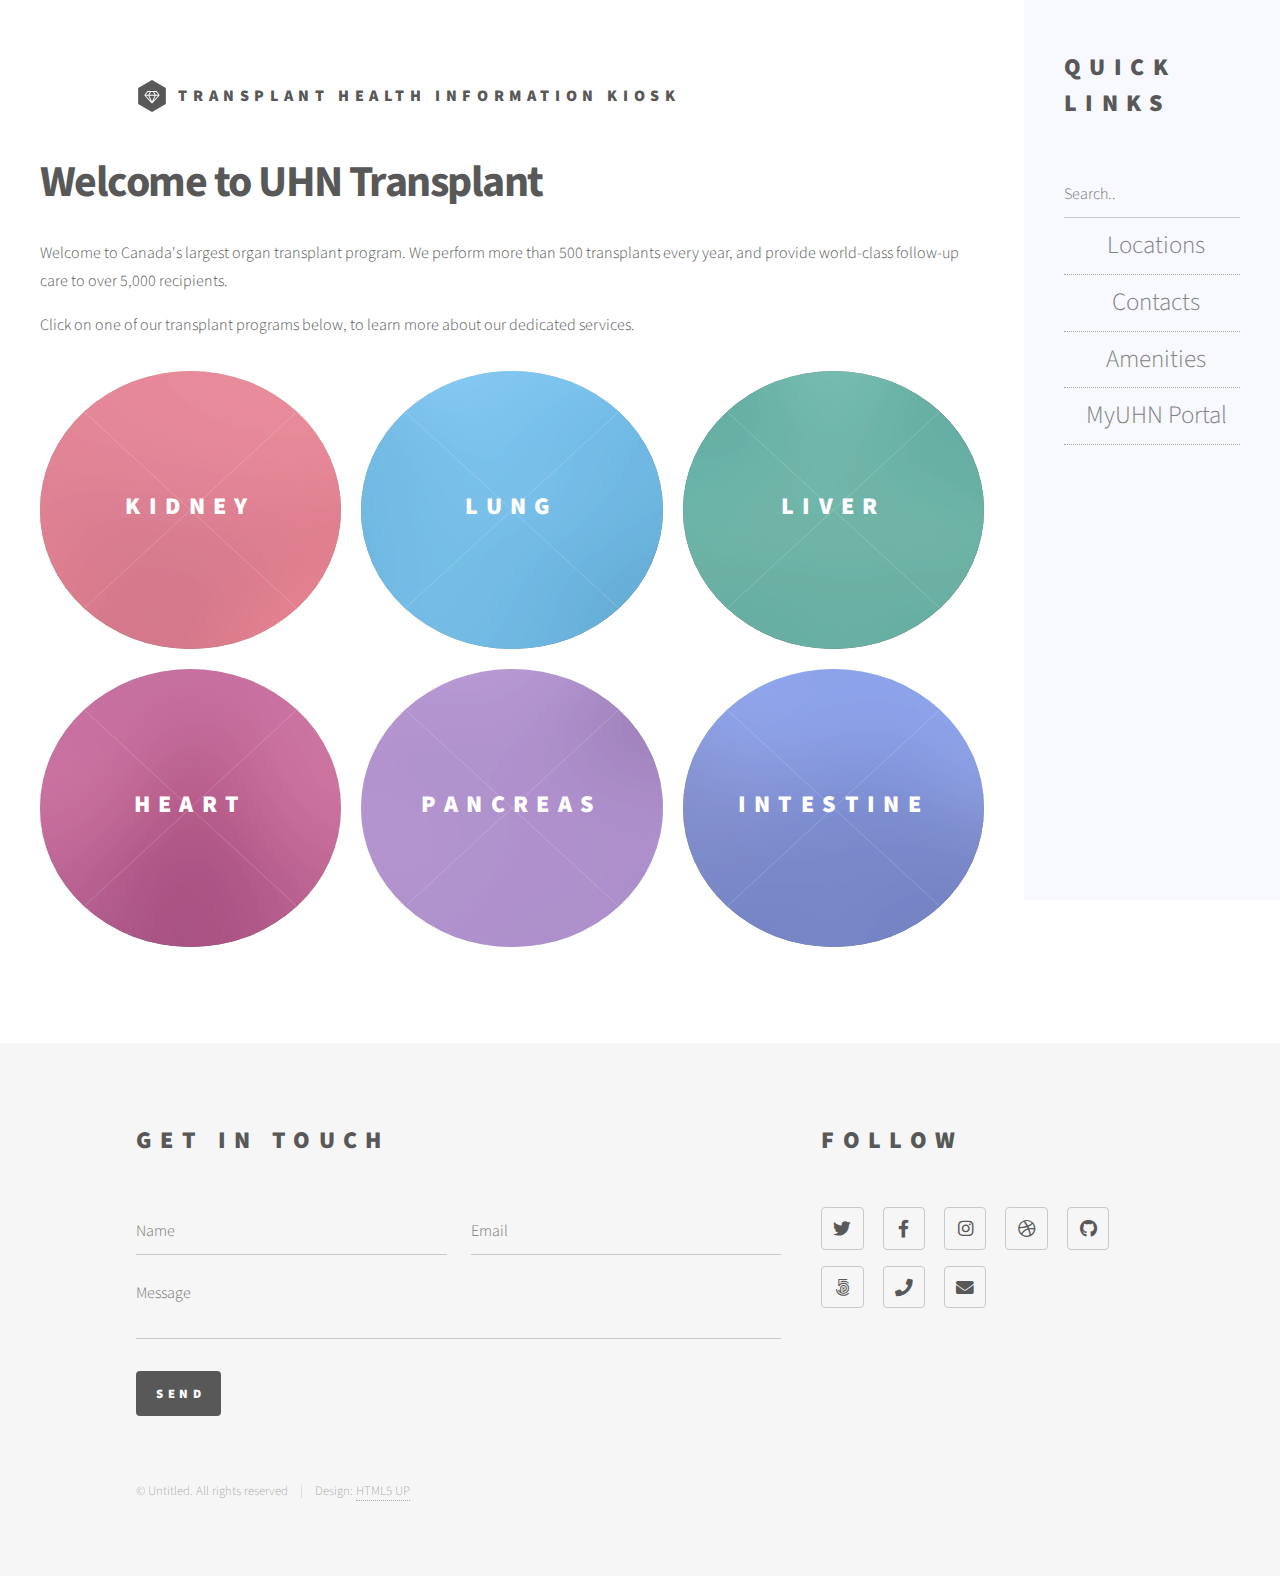
==== commit 01bc8ce2: "Update template" ====
--- a/index.html
+++ b/index.html
@@ -48,12 +48,21 @@
 					</nav>
 -->
 				<!-- Main -->
-					<div class="sidenav">
-						<a href="#">About</a>
-						<a href="#">Services</a>
-						<a href="#">Clients</a>
-						<a href="#">Contact</a>
-						</div>
+
+			<div class="sidenav">
+				<div class="inner">
+					<section>
+						<h2> Quick Links </h2>
+						<input type="text" placeholder="Search..">
+						</form>
+					</section>
+						<a href="#">Locations</a>
+						<a href="#">Contacts</a>
+						<a href="#">Amenities</a>
+						<a href="#">MyUHN Portal</a>
+					</div>
+
+			</div>
 					<div id="main">
 						<div class="inner">
 							<header>
--- a/assets/css/main.css
+++ b/assets/css/main.css
@@ -3340,7 +3340,7 @@
 		  right: 0;
 		  background-color: #F8F8FF;*/
 		  overflow-x: hidden; /* Disable horizontal scroll */
-		  padding-top: 20px;
+		  padding-top: 50px;
 		}
 
 		/* The navigation menu links */
@@ -3350,4 +3350,5 @@
 		  font-size: 25px;
 		  color: #818181;
 		  display: block;
-		}
+			text-align: center;
+		}
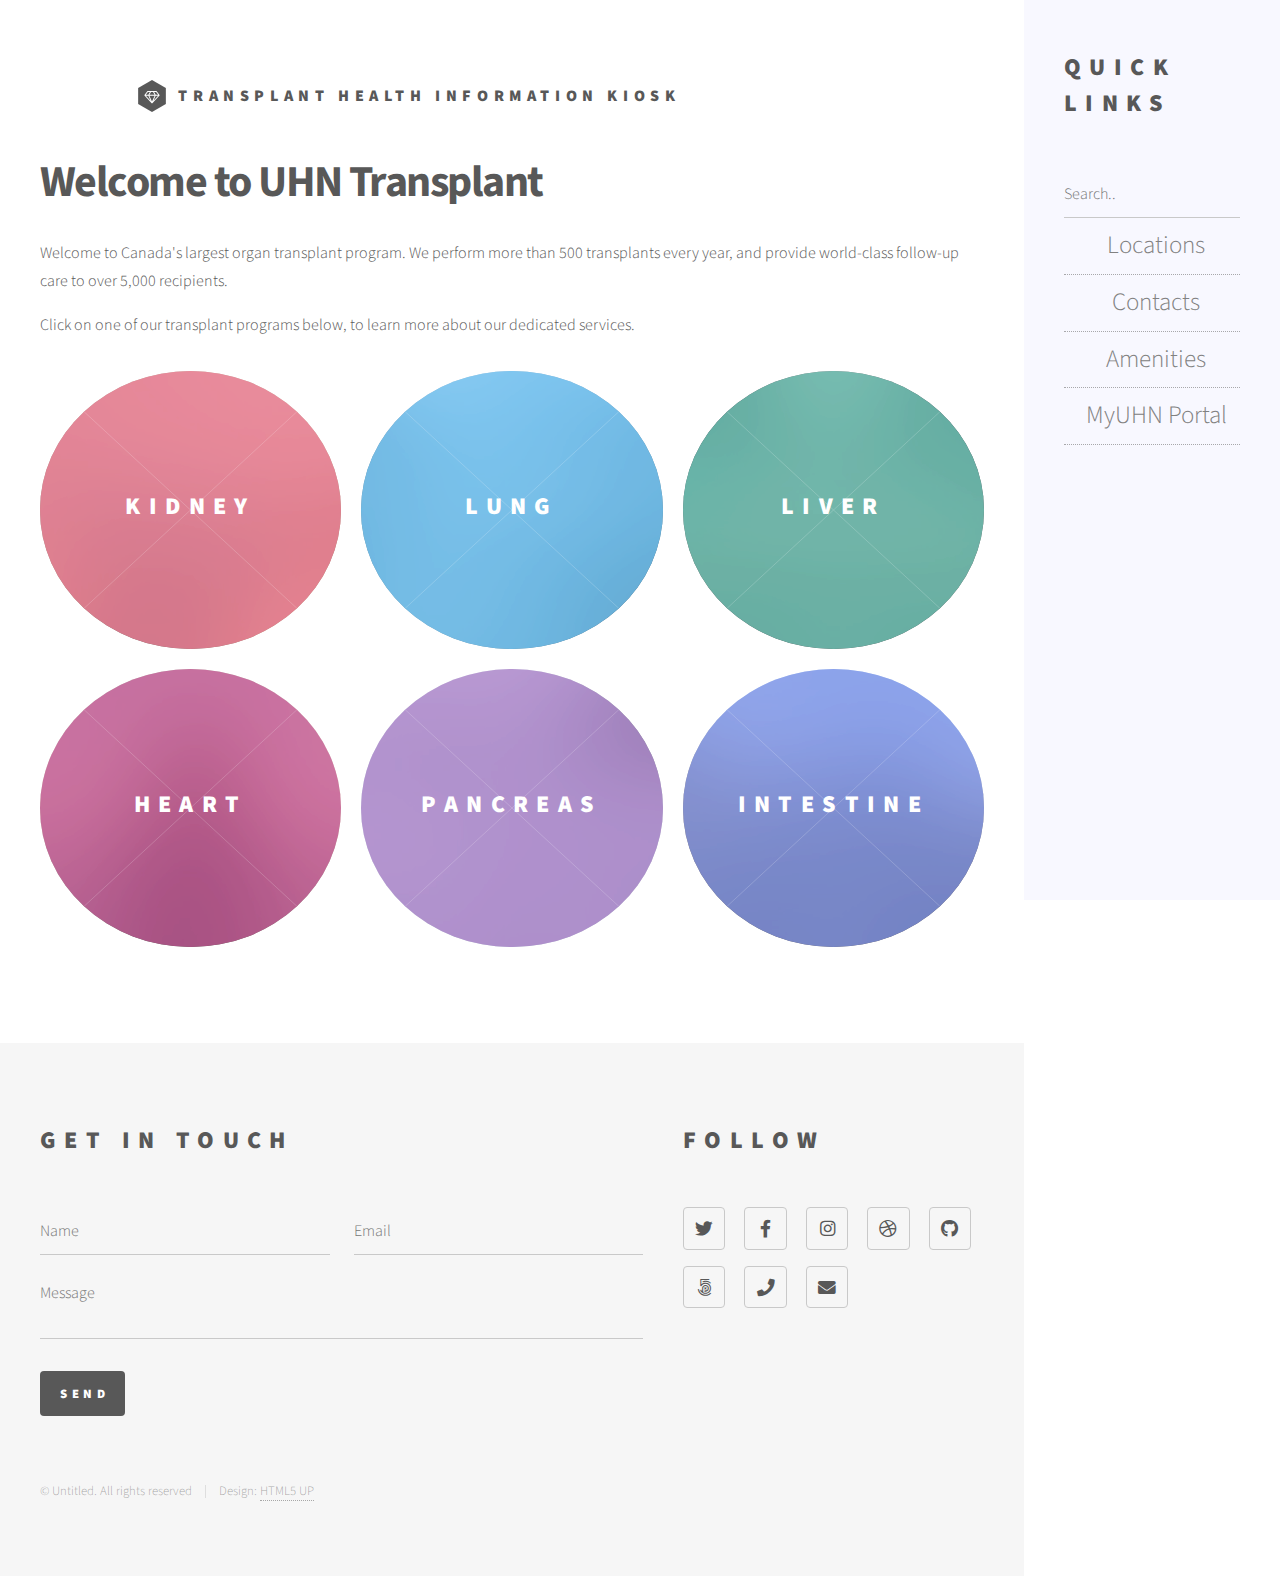
==== commit f02d6e24: "Update template" ====
--- a/index.html
+++ b/index.html
@@ -142,7 +142,7 @@
 				</div>
 
 				<!-- Footer -->
-					<footer id="footer">
+					<div id="footer">
 						<div class="inner">
 							<section>
 								<h2>Get in touch</h2>
@@ -180,7 +180,7 @@
 								<li>&copy; Untitled. All rights reserved</li><li>Design: <a href="http://html5up.net">HTML5 UP</a></li>
 							</ul>
 						</div>
-					</footer>
+					</div>
 
 			</div>
 
--- a/assets/css/main.css
+++ b/assets/css/main.css
@@ -3167,6 +3167,7 @@
 /* Footer */
 
 	#footer {
+		margin-right: 20%;
 		padding: 5em 0 6em 0 ;
 		background-color: #f6f6f6;
 	}
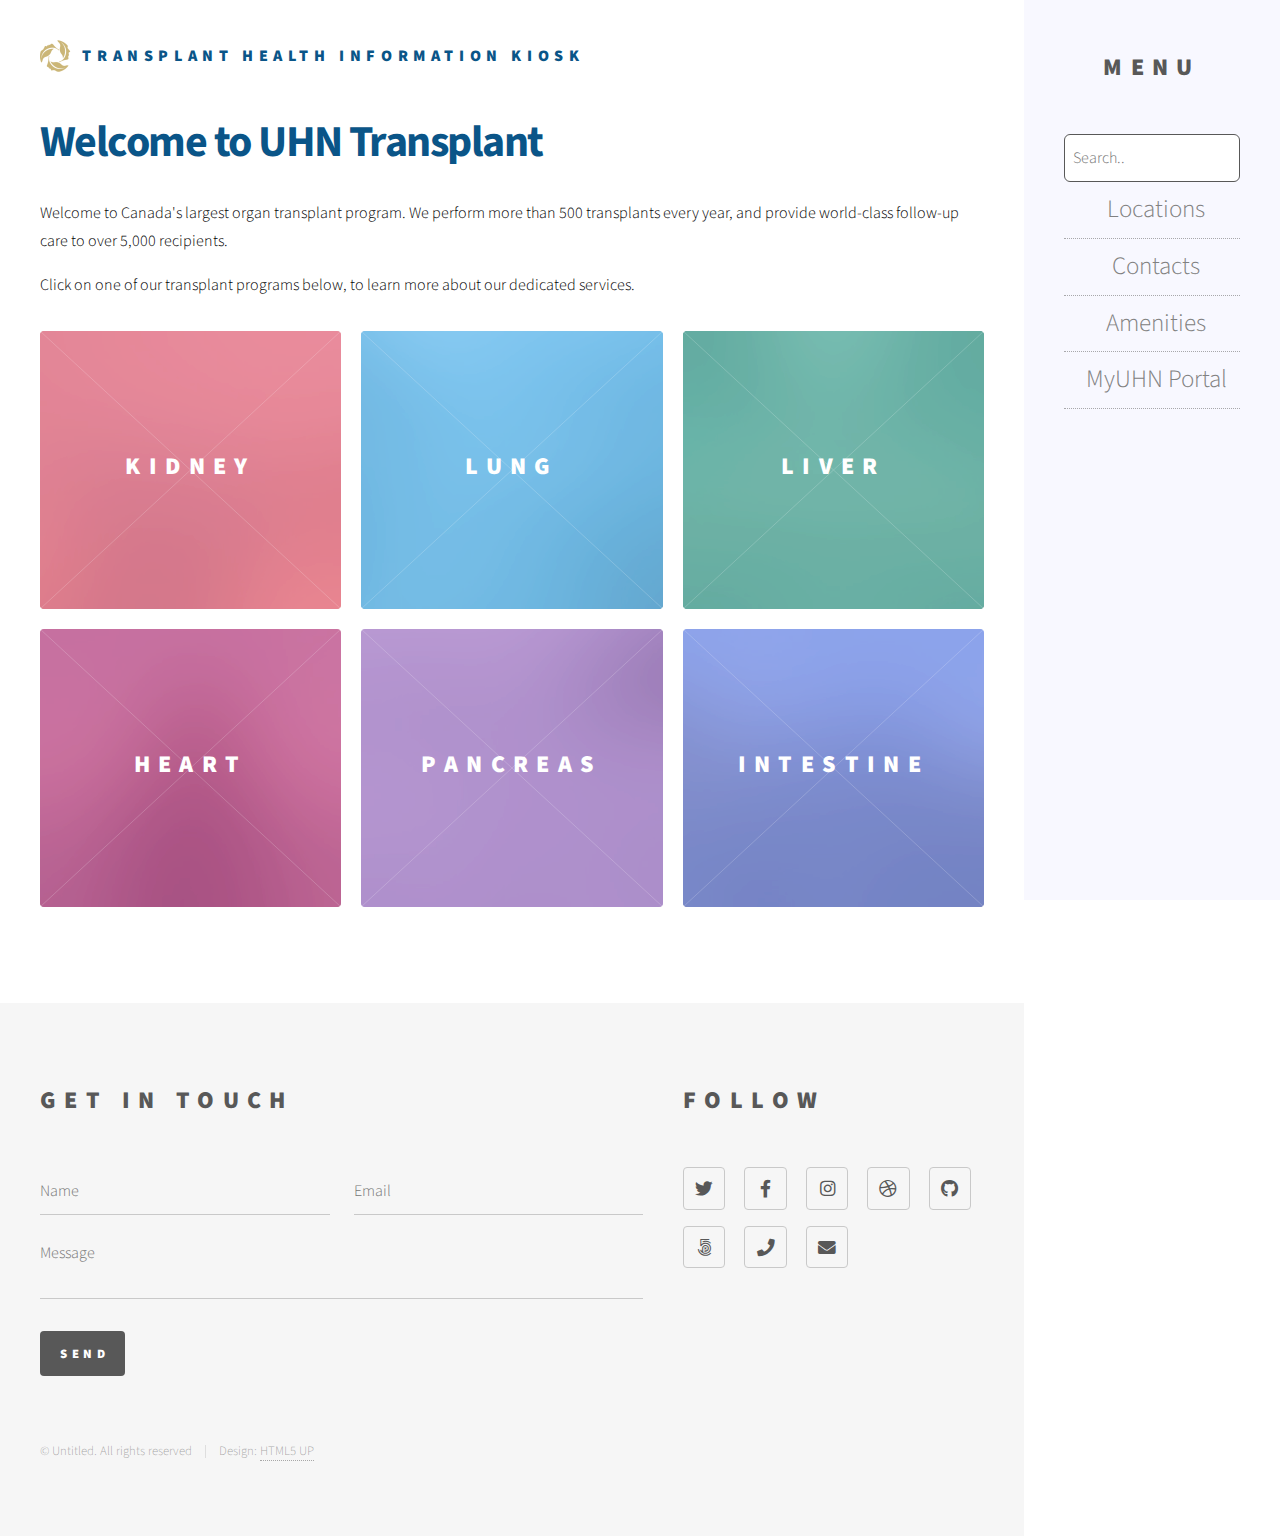
==== commit e34f25c8: "Update" ====
--- a/index.html
+++ b/index.html
@@ -10,6 +10,7 @@
 		<meta charset="utf-8" />
 		<meta name="viewport" content="width=device-width, initial-scale=1, user-scalable=no" />
 		<link rel="stylesheet" href="assets/css/main.css" />
+		<link rel="shortcut icon" href="images\uhnicon.ico" />
 		<noscript><link rel="stylesheet" href="assets/css/noscript.css" /></noscript>
 	</head>
 	<body class="is-preload">
@@ -17,12 +18,12 @@
 			<div id="wrapper">
 
 				<!-- Header -->
-					<header id="header">
+					<div id="header">
 						<div class="inner">
 
 							<!-- Logo -->
 								<a href="index.html" class="logo">
-									<span class="symbol"><img src="images/logo.svg" alt="" /></span><span class="title">Transplant Health Information Kiosk</span>
+									<span class="symbol"><img src="images/uhnicon.ico" alt="" /></span><span class="title">Transplant Health Information Kiosk</span>
 								</a>
 
 							<!-- Nav -->
@@ -33,7 +34,7 @@
 								</nav>
 -->
 						</div>
-					</header>
+					</div>
 
 				<!-- Menu -->
 <!--				<nav id="menu">
@@ -52,7 +53,7 @@
 			<div class="sidenav">
 				<div class="inner">
 					<section>
-						<h2> Quick Links </h2>
+						<h2> Menu </h2>
 						<input type="text" placeholder="Search..">
 						</form>
 					</section>
@@ -78,7 +79,7 @@
 									<a href="generic.html">
 										<h2>Kidney</h2>
 										<div class="content">
-											<p>Sed nisl arcu euismod sit amet nisi lorem etiam dolor veroeros et feugiat.</p>
+											<p>Click here to learn more</p>
 										</div>
 									</a>
 								</article>
@@ -89,7 +90,7 @@
 									<a href="generic.html">
 										<h2>Lung</h2>
 										<div class="content">
-											<p>Sed nisl arcu euismod sit amet nisi lorem etiam dolor veroeros et feugiat.</p>
+											<p>Click here to learn more</p>
 										</div>
 									</a>
 								</article>
@@ -100,7 +101,7 @@
 									<a href="generic.html">
 										<h2>Liver</h2>
 										<div class="content">
-											<p>Sed nisl arcu euismod sit amet nisi lorem etiam dolor veroeros et feugiat.</p>
+											<p>Click here to learn more</p>
 										</div>
 									</a>
 								</article>
@@ -111,7 +112,7 @@
 									<a href="generic.html">
 										<h2>Heart</h2>
 										<div class="content">
-											<p>Sed nisl arcu euismod sit amet nisi lorem etiam dolor veroeros et feugiat.</p>
+											<p>Click here to learn more</p>
 										</div>
 									</a>
 								</article>
@@ -122,7 +123,7 @@
 									<a href="generic.html">
 										<h2>Pancreas</h2>
 										<div class="content">
-											<p>Sed nisl arcu euismod sit amet nisi lorem etiam dolor veroeros et feugiat.</p>
+											<p>Click here to learn more</p>
 										</div>
 									</a>
 								</article>
@@ -133,7 +134,7 @@
 									<a href="generic.html">
 										<h2>Intestine</h2>
 										<div class="content">
-											<p>Sed nisl arcu euismod sit amet nisi lorem etiam dolor veroeros et feugiat.</p>
+											<p>Click here to learn more</p>
 										</div>
 									</a>
 								</article>
--- a/assets/css/main.css
+++ b/assets/css/main.css
@@ -172,6 +172,7 @@
 		line-height: 1.3;
 		margin: 0 0 1em 0;
 		letter-spacing: -0.035em;
+		color:	#0A5588
 	}
 
 		h1 a {
@@ -1788,6 +1789,7 @@
 
 	header p {
 		margin-top: -1em;
+		color: #000000
 	}
 
 	@media screen and (max-width: 736px) {
@@ -2595,7 +2597,6 @@
 				display: block;
 				height: 100%;
 				width: 100%;
-				border-radius: 50%;
 				overflow: hidden;
 			}
 
@@ -2830,13 +2831,15 @@
 /* Header */
 
 	#header {
-		padding: 5em 0 0.1em 0 ;
+		margin-right: 20%;
+		padding: 2.5em 5em 0.1em 0 ;
+		font-size: 1em;
 	}
 
 		#header .logo {
 			display: block;
 			border-bottom: 0;
-			color: inherit;
+			color: #0A5588;
 			font-weight: 900;
 			letter-spacing: 0.35em;
 			margin: 0 0 2.5em 0;
@@ -3342,6 +3345,7 @@
 		  background-color: #F8F8FF;*/
 		  overflow-x: hidden; /* Disable horizontal scroll */
 		  padding-top: 50px;
+			text-align: center;
 		}
 
 		/* The navigation menu links */
@@ -3353,3 +3357,12 @@
 		  display: block;
 			text-align: center;
 		}
+
+		.sidenav input[type=text] {
+		  border: solid 1px;
+			border-radius: 0.375em;
+		  margin-top: 8px;
+		  margin-right: 16px;
+			padding-left: 0.5em;
+			background-color: #FFFFFF;
+		}
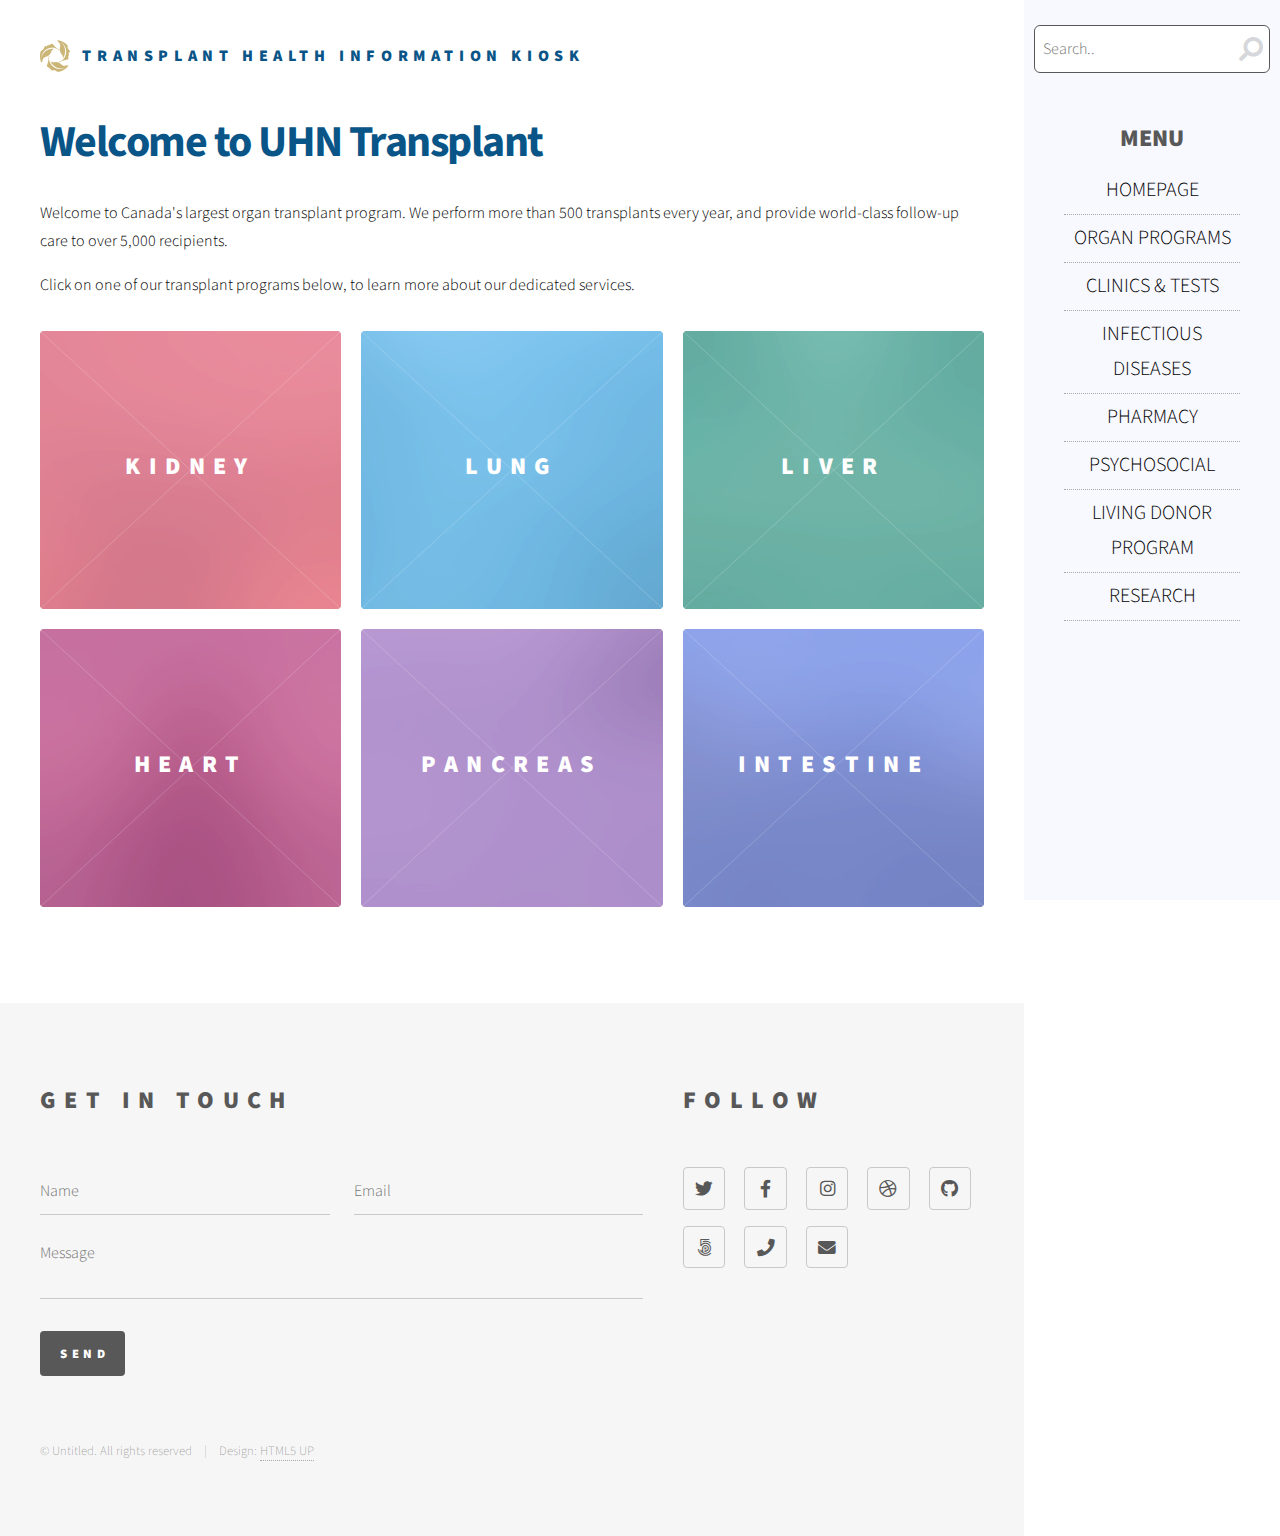
==== commit 04b532d2: "Update" ====
--- a/index.html
+++ b/index.html
@@ -51,16 +51,24 @@
 				<!-- Main -->
 
 			<div class="sidenav">
+				<div class="search">
+					<form method="post" action="#">
+					<input type="text" placeholder="Search..">
+					</form>
+				</div>
 				<div class="inner">
+
 					<section>
-						<h2> Menu </h2>
-						<input type="text" placeholder="Search..">
-						</form>
+						<h2>Menu</h2>
+						<a href="#">Homepage</a>
+						<a href="#">Organ Programs</a>
+						<a href="#">Clinics & Tests</a>
+						<a href="#">Infectious Diseases</a>
+						<a href="#">Pharmacy</a>
+						<a href="#">Psychosocial</a>
+						<a href="#">Living Donor Program</a>
+						<a href="#">Research</a>
 					</section>
-						<a href="#">Locations</a>
-						<a href="#">Contacts</a>
-						<a href="#">Amenities</a>
-						<a href="#">MyUHN Portal</a>
 					</div>
 
 			</div>
--- a/assets/css/main.css
+++ b/assets/css/main.css
@@ -3344,25 +3344,71 @@
 		  right: 0;
 		  background-color: #F8F8FF;*/
 		  overflow-x: hidden; /* Disable horizontal scroll */
-		  padding-top: 50px;
+		  padding-top: 25px;
 			text-align: center;
 		}
 
 		/* The navigation menu links */
 		.sidenav a {
-		  padding: 6px 8px 6px 16px;
+		  padding: 6px 8px 6px 8px;
 		  text-decoration: none;
-		  font-size: 25px;
-		  color: #818181;
+		  font-size: 20px;
+		  color: #000000;
 		  display: block;
 			text-align: center;
+			text-transform: uppercase;
 		}
 
 		.sidenav input[type=text] {
 		  border: solid 1px;
 			border-radius: 0.375em;
-		  margin-top: 8px;
+		  margin-bottom: 16px;
 		  margin-right: 16px;
 			padding-left: 0.5em;
 			background-color: #FFFFFF;
-		}
+			width: 100%;
+		}
+
+
+		.sidenav h2 {
+			margin: 0 0 10px 0;
+			text-align: center;
+			letter-spacing: 0;
+		}
+
+		.sidenav > .search{
+			padding-left: 10px;
+			padding-right: 10px;
+		}
+
+		.sidenav form:before {
+			-moz-osx-font-smoothing: grayscale;
+			-webkit-font-smoothing: antialiased;
+			display: inline-block;
+			font-style: normal;
+			font-variant: normal;
+			text-rendering: auto;
+			line-height: 1;
+			text-transform: none !important;
+			font-family: 'Font Awesome 5 Free';
+			font-weight: 900;
+		}
+
+		.sidenav form:before {
+			-moz-transform: scaleX(-1);
+			-webkit-transform: scaleX(-1);
+			-ms-transform: scaleX(-1);
+			transform: scaleX(-1);
+			color: #7f888f;
+			content: '\f002';
+			cursor: default;
+			display: block;
+			font-size: 1.5em;
+			height: 2em;
+			line-height: 2em;
+			opacity: 0.325;
+			position: absolute;
+			right: 5px;
+			text-align: center;
+			width: 2em;
+		}
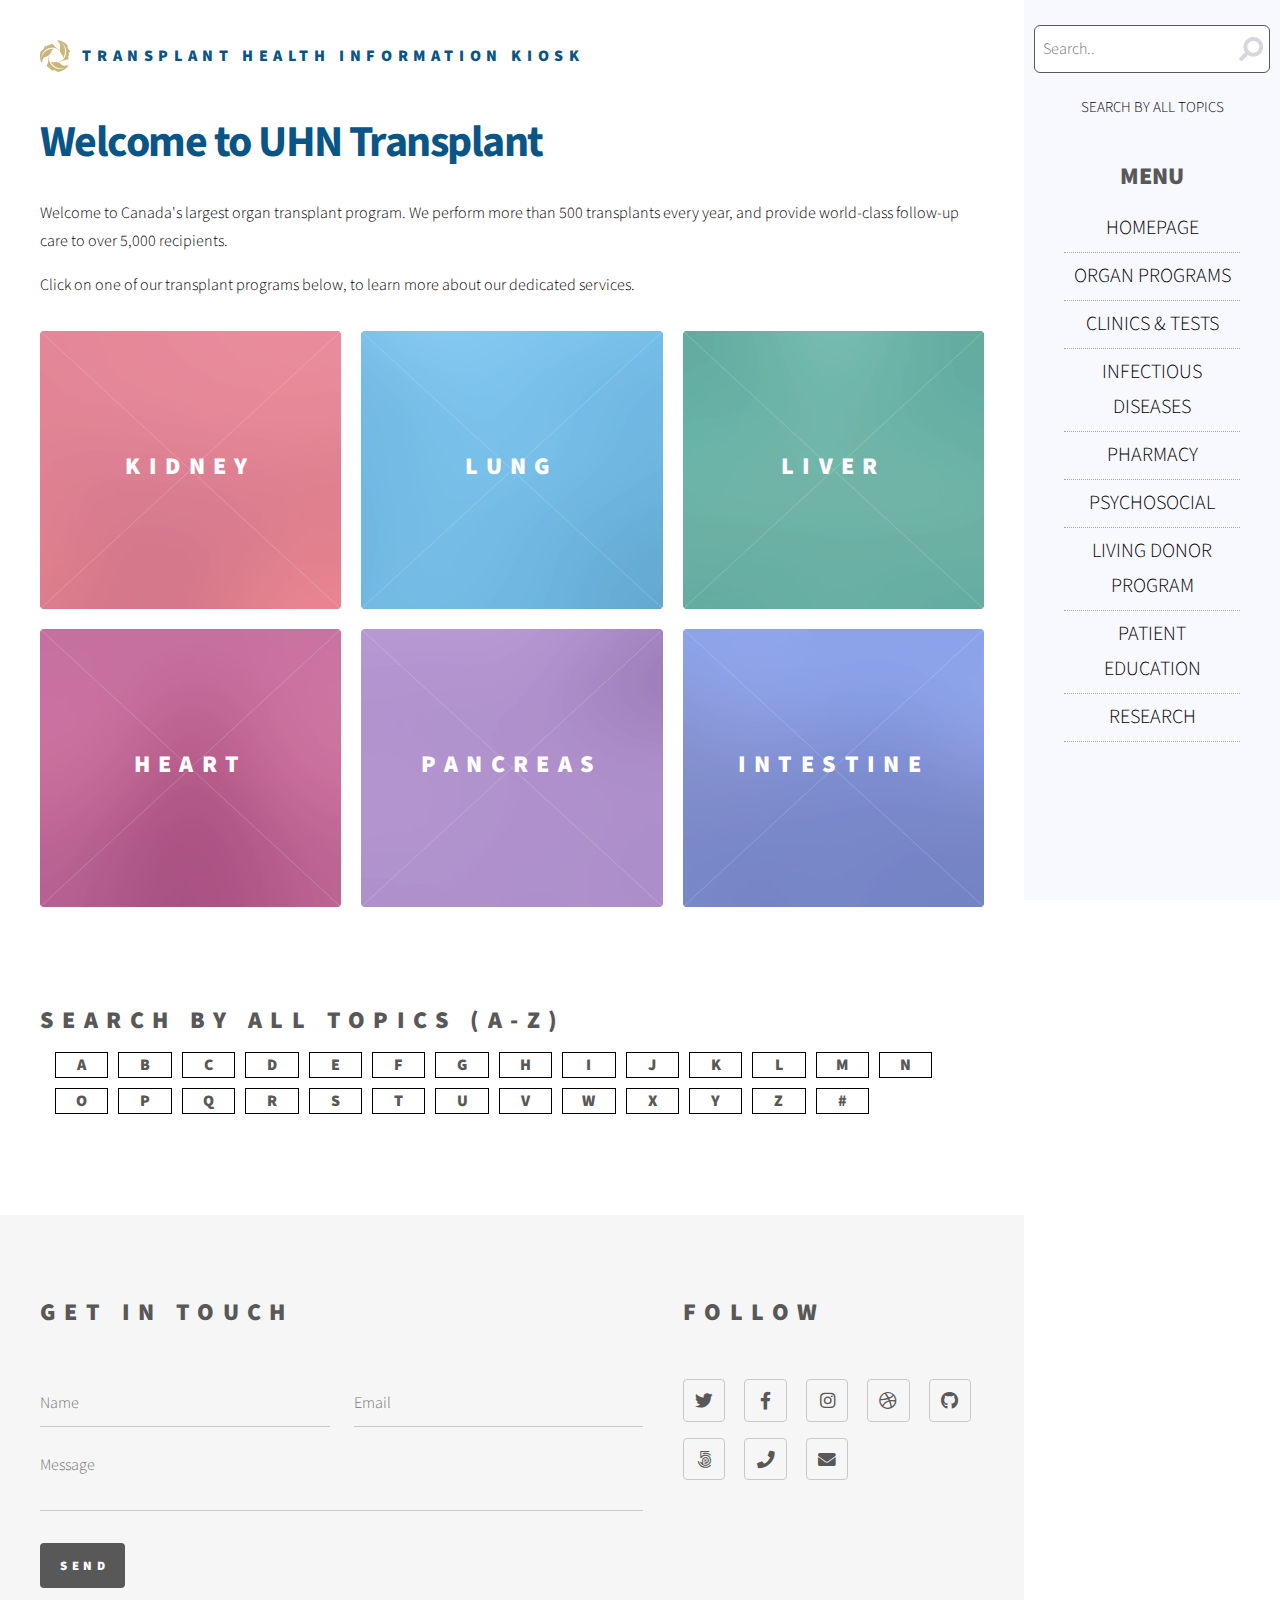
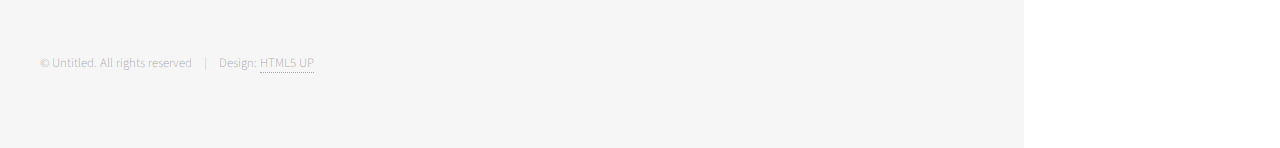
==== commit e0724bda: "Update" ====
--- a/index.html
+++ b/index.html
@@ -54,6 +54,7 @@
 				<div class="search">
 					<form method="post" action="#">
 					<input type="text" placeholder="Search..">
+					<a href="#">Search by All Topics</a>
 					</form>
 				</div>
 				<div class="inner">
@@ -67,6 +68,7 @@
 						<a href="#">Pharmacy</a>
 						<a href="#">Psychosocial</a>
 						<a href="#">Living Donor Program</a>
+						<a href="#">Patient Education</a>
 						<a href="#">Research</a>
 					</section>
 					</div>
@@ -149,7 +151,96 @@
 							</section>
 					</div>
 				</div>
-
+				<div id="main">
+					<div class="inner">
+						<h2>Search by All Topics (A-Z)</h2>
+						<section class="lettergrid">
+							<article>
+								<a href="generic.html">
+								<h3>A</h3>
+							</a>
+							</article>
+							<article>
+								<h3>B</h3>
+							</article>
+							<article>
+								<h3>C</h3>
+							</article>
+							<article>
+								<h3>D</h3>
+							</article>
+							<article>
+								<h3>E</h3>
+							</article>
+							<article>
+								<h3>F</h3>
+							</article>
+							<article>
+								<h3>G</h3>
+							</article>
+							<article>
+								<h3>H</h3>
+							</article>
+							<article>
+								<h3>I</h3>
+							</article>
+							<article>
+								<h3>J</h3>
+							</article>
+							<article>
+								<h3>K</h3>
+							</article>
+							<article>
+								<h3>L</h3>
+							</article>
+							<article>
+								<h3>M</h3>
+							</article>
+							<article>
+								<h3>N</h3>
+							</article>
+						<article>
+							<h3>O</h3>
+						</article>
+						<article>
+							<h3>P</h3>
+						</article>
+						<article>
+							<h3>Q</h3>
+						</article>
+						<article>
+							<h3>R</h3>
+						</article>
+						<article>
+							<h3>S</h3>
+						</article>
+						<article>
+							<h3>T</h3>
+						</article>
+						<article>
+							<h3>U</h3>
+						</article>
+						<article>
+							<h3>V</h3>
+						</article>
+						<article>
+							<h3>W</h3>
+						</article>
+						<article>
+							<h3>X</h3>
+						</article>
+						<article>
+							<h3>Y</h3>
+						</article>
+						<article>
+							<h3>Z</h3>
+						</article>
+						<article>
+							<h3>#</h3>
+						</article>
+						</section>
+					</div>
+				</div>
 				<!-- Footer -->
 					<div id="footer">
 						<div class="inner">
@@ -193,6 +284,7 @@
 
 			</div>
 
+
 		<!-- Scripts -->
 			<script src="assets/js/jquery.min.js"></script>
 			<script src="assets/js/browser.min.js"></script>
--- a/assets/css/main.css
+++ b/assets/css/main.css
@@ -214,6 +214,7 @@
 
 	h3 {
 		font-size: 1em;
+		margin: 0 0 0 0
 	}
 
 	h4 {
@@ -3348,7 +3349,7 @@
 			text-align: center;
 		}
 
-		/* The navigation menu links */
+/* The navigation menu links */
 		.sidenav a {
 		  padding: 6px 8px 6px 8px;
 		  text-decoration: none;
@@ -3379,6 +3380,11 @@
 		.sidenav > .search{
 			padding-left: 10px;
 			padding-right: 10px;
+		}
+
+		.sidenav > .search a{
+			border-bottom: none;
+			font-size: 15px;
 		}
 
 		.sidenav form:before {
@@ -3412,3 +3418,49 @@
 			text-align: center;
 			width: 2em;
 		}
+
+/* Topic search */
+
+
+.lettergrid {
+	display: flex;
+	flex-wrap: wrap;
+	position: relative;
+	margin: -2.5em 0 0 -2.5em;
+	margin-left: 10px;
+	border: 1px;
+}
+
+	.lettergrid article {
+		position: relative;
+		width: calc(5.88888% - .1em);
+		margin: 5px 5px 5px 5px;
+		border: solid 1px #000000;
+	}
+
+	.lettergrid article > h3 {
+		text-align: center;
+		letter-spacing: 0;
+	}
+	.lettegrid article > .image {
+		position: relative;
+		display: block;
+		height: 100%;
+		width: 100%;
+		overflow: hidden;
+	}
+
+		.lettergrid article > .image img {
+			display: block;
+			width: 100%;
+		}
+		.lettergrid article > a > h3 {
+			position: relative;
+			width: 100%;
+			height: 100%;
+			border-radius: 4px;
+			border-bottom: 0;
+			text-align: center;
+			text-decoration: none;
+			letter-spacing: 0;
+		}
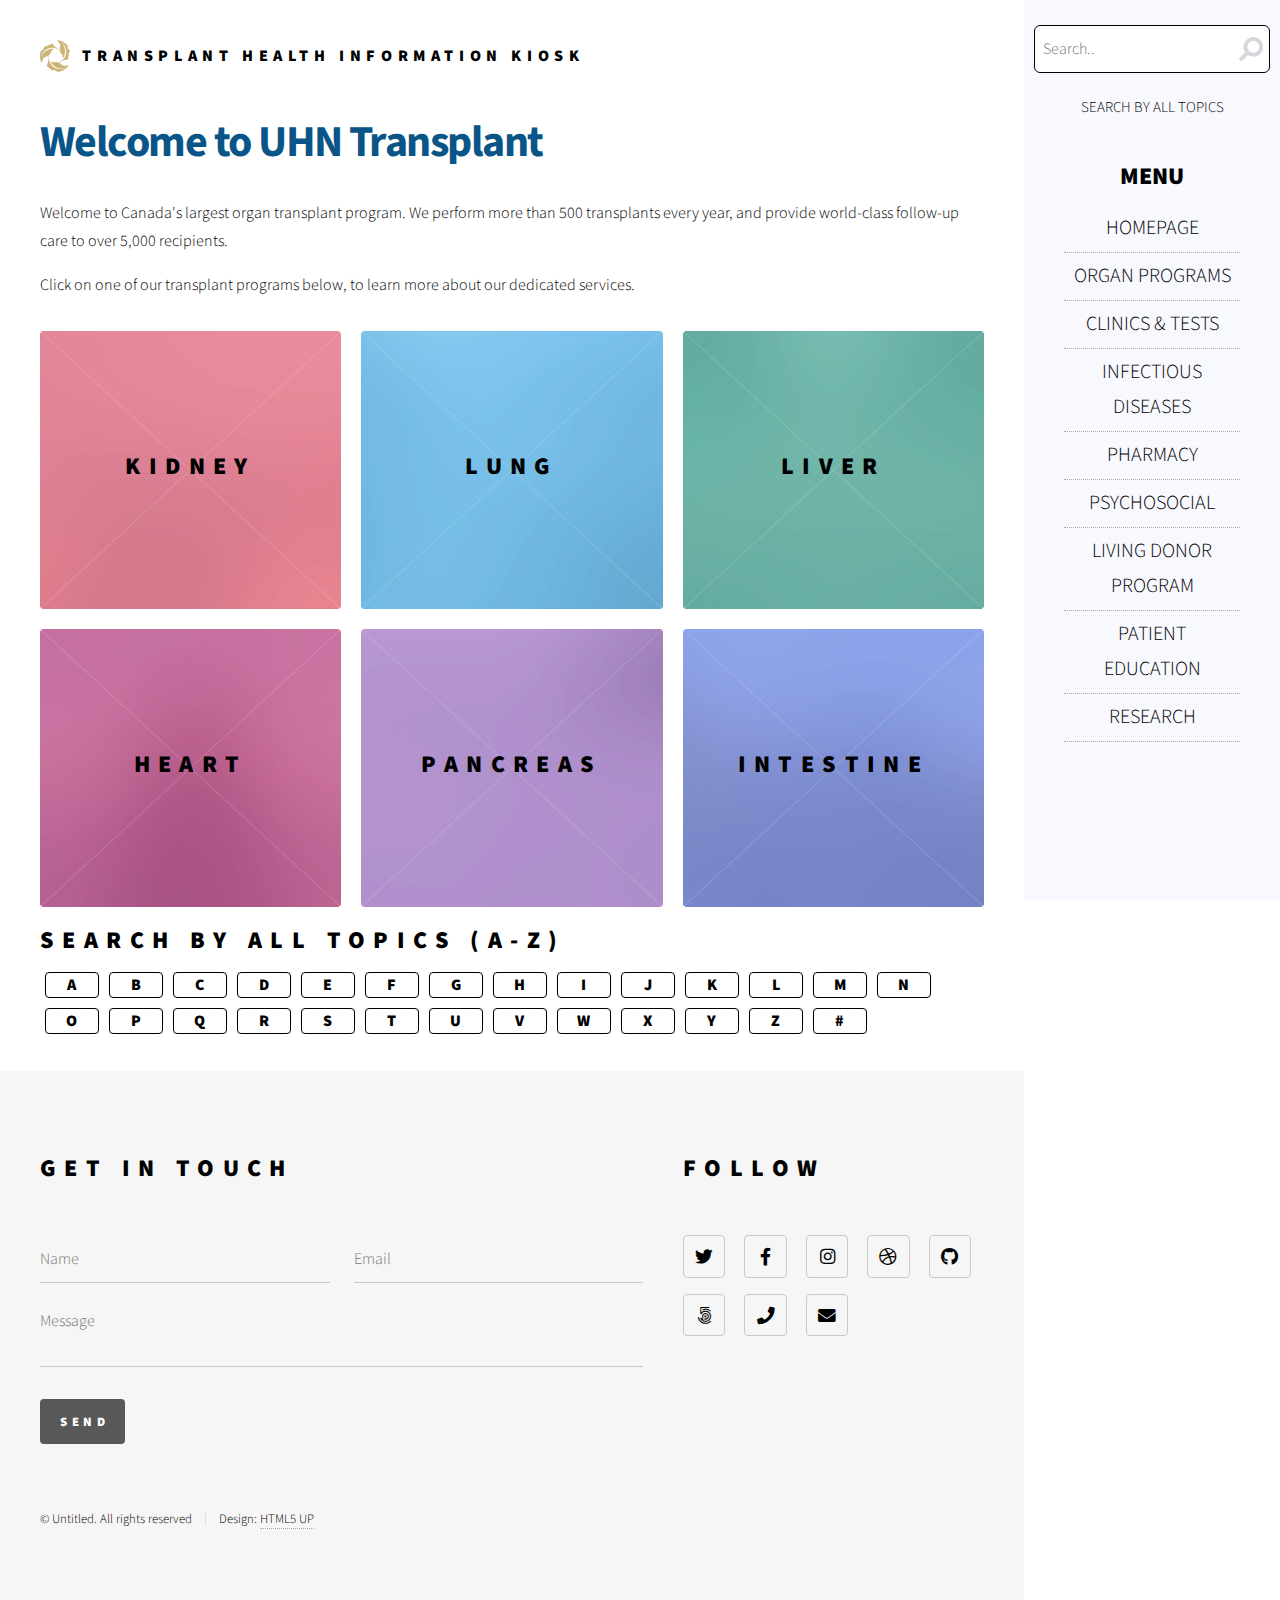
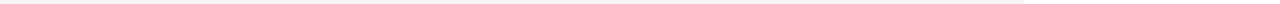
==== commit c36226d6: "Update" ====
--- a/index.html
+++ b/index.html
@@ -49,12 +49,11 @@
 					</nav>
 -->
 				<!-- Main -->
-
 			<div class="sidenav">
 				<div class="search">
 					<form method="post" action="#">
 					<input type="text" placeholder="Search..">
-					<a href="#">Search by All Topics</a>
+					<a href="#letters">Search by All Topics</a>
 					</form>
 				</div>
 				<div class="inner">
@@ -151,92 +150,143 @@
 							</section>
 					</div>
 				</div>
-				<div id="main">
+				<div id="letters">
 					<div class="inner">
 						<h2>Search by All Topics (A-Z)</h2>
 						<section class="lettergrid">
-							<article>
-								<a href="generic.html">
+							<article onclick="openNav()">
 								<h3>A</h3>
-							</a>
-							</article>
-							<article>
+							  </a>
+							</article>
+							<article>
+								<a href="generic.html">
 								<h3>B</h3>
-							</article>
-							<article>
+							  </a>
+							</article>
+							<article>
+								<a href="generic.html">
 								<h3>C</h3>
-							</article>
-							<article>
+							  </a>
+							</article>
+							<article>
+								<a href="generic.html">
 								<h3>D</h3>
-							</article>
-							<article>
+							  </a>
+							</article>
+							<article>
+								<a href="generic.html">
 								<h3>E</h3>
-							</article>
-							<article>
+							  </a>
+							</article>
+							<article>
+								<a href="generic.html">
 								<h3>F</h3>
-							</article>
-							<article>
+							  </a>
+							</article>
+							<article>
+								<a href="generic.html">
 								<h3>G</h3>
-							</article>
-							<article>
+							  </a>
+							</article>
+							<article>
+								<a href="generic.html">
 								<h3>H</h3>
-							</article>
-							<article>
+							  </a>
+							</article>
+							<article>
+								<a href="generic.html">
 								<h3>I</h3>
-							</article>
-							<article>
+							  </a>
+							</article>
+							<article>
+								<a href="generic.html">
 								<h3>J</h3>
-							</article>
-							<article>
+							  </a>
+							</article>
+							<article>
+								<a href="generic.html">
 								<h3>K</h3>
-							</article>
-							<article>
+							  </a>
+							</article>
+							<article>
+								<a href="generic.html">
 								<h3>L</h3>
-							</article>
-							<article>
+							  </a>
+							</article>
+							<article>
+								<a href="generic.html">
 								<h3>M</h3>
-							</article>
-							<article>
+							  </a>
+							</article>
+							<article>
+								<a href="generic.html">
 								<h3>N</h3>
-							</article>
-						<article>
+							  </a>
+							</article>
+						<article>
+							<a href="generic.html">
 							<h3>O</h3>
-						</article>
-						<article>
+							</a>
+						</article>
+						<article>
+							<a href="generic.html">
 							<h3>P</h3>
-						</article>
-						<article>
+							</a>
+						</article>
+						<article>
+							<a href="generic.html">
 							<h3>Q</h3>
-						</article>
-						<article>
+							</a>
+						</article>
+						<article>
+							<a href="generic.html">
 							<h3>R</h3>
-						</article>
-						<article>
+							</a>
+						</article>
+						<article>
+							<a href="generic.html">
 							<h3>S</h3>
-						</article>
-						<article>
+							</a>
+						</article>
+						<article>
+							<a href="generic.html">
 							<h3>T</h3>
-						</article>
-						<article>
+							</a>
+						</article>
+						<article>
+							<a href="generic.html">
 							<h3>U</h3>
-						</article>
-						<article>
+							</a>
+						</article>
+						<article>
+							<a href="generic.html">
 							<h3>V</h3>
-						</article>
-						<article>
+							</a>
+						</article>
+						<article>
+							<a href="generic.html">
 							<h3>W</h3>
-						</article>
-						<article>
+							</a>
+						</article>
+						<article>
+							<a href="generic.html">
 							<h3>X</h3>
-						</article>
-						<article>
+							</a>
+						</article>
+						<article>
+							<a href="generic.html">
 							<h3>Y</h3>
-						</article>
-						<article>
+							</a>
+						</article>
+						<article>
+							<a href="generic.html">
 							<h3>Z</h3>
-						</article>
-						<article>
+							</a>
+						</article>
+						<article>
+							<a href="generic.html">
 							<h3>#</h3>
+							</a>
 						</article>
 						</section>
 					</div>
--- a/assets/css/main.css
+++ b/assets/css/main.css
@@ -23,6 +23,7 @@
 	border: 0;
 	font-size: 100%;
 	font: inherit;
+	color: black;
 	vertical-align: baseline;}
 
 article, aside, details, figcaption, figure,
@@ -1877,6 +1878,17 @@
 
 		ol li {
 			padding-left: 0.25em;
+			margin-bottom: 0.4em;
+			border: 1px solid #585858;
+			border-radius: 5px;
+			width: 70%;
+		}
+
+		ol li a h3 {
+			font-size: 1.25em;
+			font-weight: 500;
+			letter-spacing: 0.1em;
+			padding-left: 0.25em;
 		}
 
 	ul {
@@ -1887,6 +1899,11 @@
 
 		ul li {
 			padding-left: 0.5em;
+		}
+
+		ul li a h3 {
+			font-size: 1.25em;
+			font-weight: 550;
 		}
 
 		ul.alt {
@@ -2575,7 +2592,7 @@
 		-webkit-flex-wrap: wrap;
 		-ms-flex-wrap: wrap;
 		flex-wrap: wrap;
-		postiion: relative;
+		position: relative;
 		margin: -2.5em 0 0 -2.5em;
 	}
 
@@ -3157,16 +3174,34 @@
 
 	#main {
 		margin-right: 20%;
-		padding: 0em 0 6em 0 ;
+		padding: 0em 0 1em 0 ;
+	}
+
+	#main > .inner > h2 {
+		margin: 0 0 0 0;
 	}
 
 		@media screen and (max-width: 736px) {
 
 			#main {
-				padding: 0em 0 4em 0 ;
-			}
-
-		}
+				padding: 0em 0 1em 0 ;
+			}
+
+		}
+
+/*letter*/
+		#letters {
+			margin-right: 20%;
+			padding: 0em 0 2em 0 ;
+		}
+
+			@media screen and (max-width: 736px) {
+
+				#letters {
+					padding: 0em 0 2em 0 ;
+				}
+
+			}
 
 /* Footer */
 
@@ -3427,7 +3462,7 @@
 	flex-wrap: wrap;
 	position: relative;
 	margin: -2.5em 0 0 -2.5em;
-	margin-left: 10px;
+	margin-left: 0px;
 	border: 1px;
 }
 
@@ -3436,6 +3471,7 @@
 		width: calc(5.88888% - .1em);
 		margin: 5px 5px 5px 5px;
 		border: solid 1px #000000;
+		border-radius: 4px;
 	}
 
 	.lettergrid article > h3 {
@@ -3448,19 +3484,45 @@
 		height: 100%;
 		width: 100%;
 		overflow: hidden;
+		border-radius: 4px;
 	}
 
 		.lettergrid article > .image img {
 			display: block;
 			width: 100%;
+			border-radius: 4px;
 		}
 		.lettergrid article > a > h3 {
 			position: relative;
 			width: 100%;
 			height: 100%;
-			border-radius: 4px;
+			border-radius: 2px;
 			border-bottom: 0;
 			text-align: center;
 			text-decoration: none;
 			letter-spacing: 0;
 		}
+
+
+		.dropdown-content {
+		  display: none;
+		  position: absolute;
+		  background-color: #9ad9d9;
+		  min-width: 320px;
+		  box-shadow: 0px 8px 16px 0px rgba(0,0,0,0.2);
+		  z-index: 1;
+		}
+
+		.dropdown-content a {
+		  color: black;
+		  padding: 12px 16px;
+		  text-decoration: none;
+		  display: block;
+		}
+
+		.dropdown-content a:hover {background-color: #f1f1f1}
+
+
+		.dropdown:hover .dropdown-content {
+		  display: block;
+		}
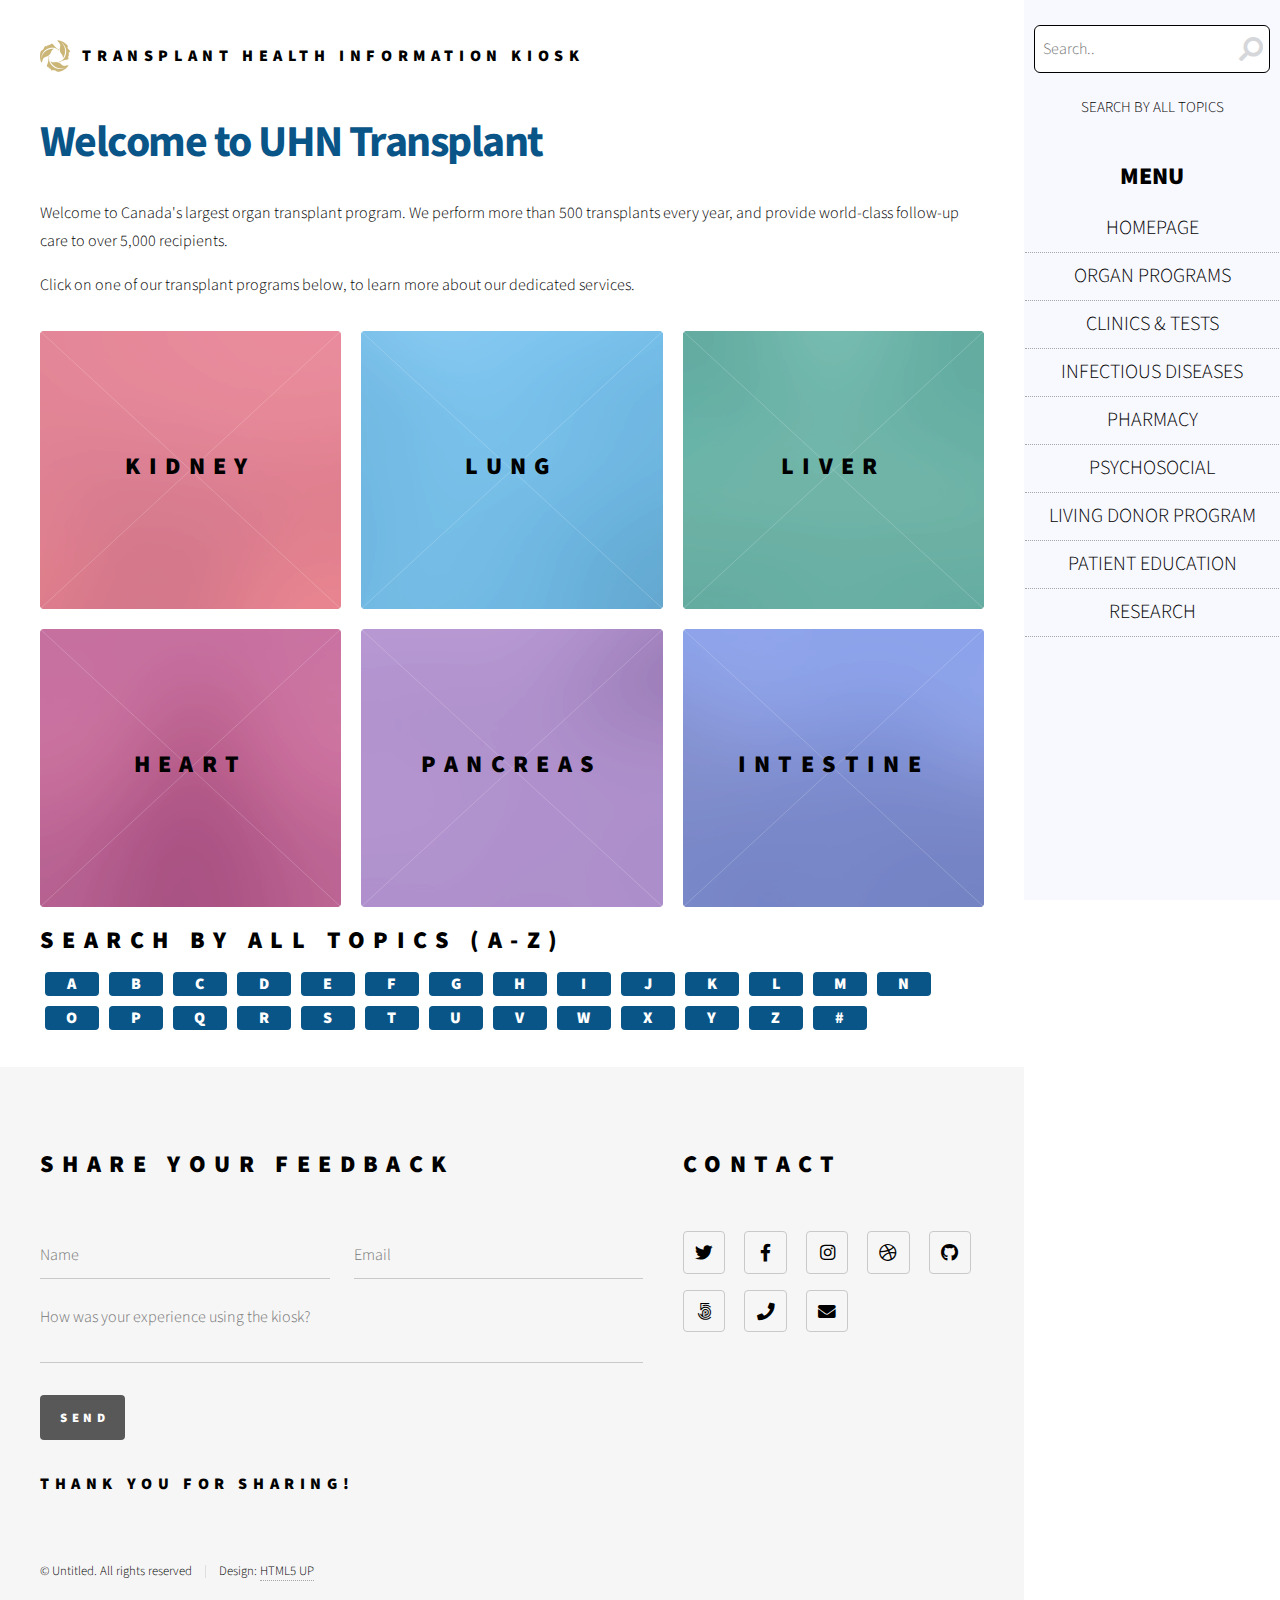
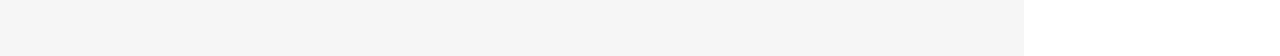
==== commit 115ce418: "Update" ====
--- a/index.html
+++ b/index.html
@@ -154,137 +154,111 @@
 					<div class="inner">
 						<h2>Search by All Topics (A-Z)</h2>
 						<section class="lettergrid">
-							<article onclick="openNav()">
+							<article>
 								<h3>A</h3>
 							  </a>
 							</article>
 							<article>
-								<a href="generic.html">
 								<h3>B</h3>
 							  </a>
 							</article>
 							<article>
-								<a href="generic.html">
 								<h3>C</h3>
 							  </a>
 							</article>
 							<article>
-								<a href="generic.html">
 								<h3>D</h3>
 							  </a>
 							</article>
 							<article>
-								<a href="generic.html">
 								<h3>E</h3>
 							  </a>
 							</article>
 							<article>
-								<a href="generic.html">
 								<h3>F</h3>
 							  </a>
 							</article>
 							<article>
-								<a href="generic.html">
 								<h3>G</h3>
 							  </a>
 							</article>
 							<article>
-								<a href="generic.html">
 								<h3>H</h3>
 							  </a>
 							</article>
 							<article>
-								<a href="generic.html">
 								<h3>I</h3>
 							  </a>
 							</article>
 							<article>
-								<a href="generic.html">
 								<h3>J</h3>
 							  </a>
 							</article>
 							<article>
-								<a href="generic.html">
 								<h3>K</h3>
 							  </a>
 							</article>
 							<article>
-								<a href="generic.html">
 								<h3>L</h3>
 							  </a>
 							</article>
 							<article>
-								<a href="generic.html">
 								<h3>M</h3>
 							  </a>
 							</article>
 							<article>
-								<a href="generic.html">
 								<h3>N</h3>
 							  </a>
 							</article>
 						<article>
-							<a href="generic.html">
 							<h3>O</h3>
 							</a>
 						</article>
 						<article>
-							<a href="generic.html">
 							<h3>P</h3>
 							</a>
 						</article>
 						<article>
-							<a href="generic.html">
 							<h3>Q</h3>
 							</a>
 						</article>
 						<article>
-							<a href="generic.html">
 							<h3>R</h3>
 							</a>
 						</article>
 						<article>
-							<a href="generic.html">
 							<h3>S</h3>
 							</a>
 						</article>
 						<article>
-							<a href="generic.html">
 							<h3>T</h3>
 							</a>
 						</article>
 						<article>
-							<a href="generic.html">
 							<h3>U</h3>
 							</a>
 						</article>
 						<article>
-							<a href="generic.html">
 							<h3>V</h3>
 							</a>
 						</article>
 						<article>
-							<a href="generic.html">
 							<h3>W</h3>
 							</a>
 						</article>
 						<article>
-							<a href="generic.html">
 							<h3>X</h3>
 							</a>
 						</article>
 						<article>
-							<a href="generic.html">
 							<h3>Y</h3>
 							</a>
 						</article>
 						<article>
-							<a href="generic.html">
 							<h3>Z</h3>
 							</a>
 						</article>
 						<article>
-							<a href="generic.html">
 							<h3>#</h3>
 							</a>
 						</article>
@@ -295,7 +269,7 @@
 					<div id="footer">
 						<div class="inner">
 							<section>
-								<h2>Get in touch</h2>
+								<h2>Share Your Feedback</h2>
 								<form method="post" action="#">
 									<div class="fields">
 										<div class="field half">
@@ -305,16 +279,17 @@
 											<input type="email" name="email" id="email" placeholder="Email" />
 										</div>
 										<div class="field">
-											<textarea name="message" id="message" placeholder="Message"></textarea>
+											<textarea name="message" id="message" placeholder="How was your experience using the kiosk?"></textarea>
 										</div>
 									</div>
 									<ul class="actions">
 										<li><input type="submit" value="Send" class="primary" /></li>
 									</ul>
 								</form>
+								<h3>Thank you for sharing!</h3>
 							</section>
 							<section>
-								<h2>Follow</h2>
+								<h2>Contact</h2>
 								<ul class="icons">
 									<li><a href="#" class="icon brands style2 fa-twitter"><span class="label">Twitter</span></a></li>
 									<li><a href="#" class="icon brands style2 fa-facebook-f"><span class="label">Facebook</span></a></li>
--- a/assets/css/main.css
+++ b/assets/css/main.css
@@ -1879,16 +1879,18 @@
 		ol li {
 			padding-left: 0.25em;
 			margin-bottom: 0.4em;
-			border: 1px solid #585858;
+			border: 1px solid #0A5588;
 			border-radius: 5px;
 			width: 70%;
+			background-color: #F8F8FF
 		}
 
 		ol li a h3 {
 			font-size: 1.25em;
 			font-weight: 500;
-			letter-spacing: 0.1em;
+			letter-spacing: 0em;
 			padding-left: 0.25em;
+			color: #0A5588;
 		}
 
 	ul {
@@ -2971,6 +2973,7 @@
 
 			#header {
 				padding: 4em 0 0.1em 0 ;
+				margin-right: 0%;
 			}
 
 				#header nav {
@@ -2983,6 +2986,7 @@
 					}
 
 		}
+
 
 /* Menu */
 
@@ -3178,13 +3182,14 @@
 	}
 
 	#main > .inner > h2 {
-		margin: 0 0 0 0;
+		margin: 0 0 .5em 0;
 	}
 
 		@media screen and (max-width: 736px) {
 
 			#main {
 				padding: 0em 0 1em 0 ;
+				margin-right: 0%;
 			}
 
 		}
@@ -3199,6 +3204,7 @@
 
 				#letters {
 					padding: 0em 0 2em 0 ;
+					margin-right: 0%;
 				}
 
 			}
@@ -3303,6 +3309,7 @@
 
 			#footer {
 				padding: 3em 0 1em 0 ;
+				margin-right: 0%;
 			}
 
 				#footer > .inner {
@@ -3395,7 +3402,11 @@
 			text-transform: uppercase;
 		}
 
-		.sidenav input[type=text] {
+	#wrapper >	.sidenav > .inner {
+			padding: 0 1px 0 1px;
+		}
+
+.sidenav input[type=text] {
 		  border: solid 1px;
 			border-radius: 0.375em;
 		  margin-bottom: 16px;
@@ -3405,6 +3416,16 @@
 			width: 100%;
 		}
 
+	#main >	.inner input[type=text] {
+		  border: solid 1px;
+			border-radius: 0.375em;
+		  margin-bottom: 16px;
+		  margin-right: 16px;
+			padding-left: 0.5em;
+			background-color: #FFFFFF;
+			width: 100%;
+		}
+
 
 		.sidenav h2 {
 			margin: 0 0 10px 0;
@@ -3418,6 +3439,16 @@
 		}
 
 		.sidenav > .search a{
+			border-bottom: none;
+			font-size: 15px;
+		}
+
+#main >		.inner > .search{
+			padding-left: 10px;
+			padding-right: 10px;
+		}
+
+#main >		.inner > .search a{
 			border-bottom: none;
 			font-size: 15px;
 		}
@@ -3454,6 +3485,12 @@
 			width: 2em;
 		}
 
+		@media (max-width: 736px) {
+		    .sidenav {
+		        display: none;
+		    }
+		}
+
 /* Topic search */
 
 
@@ -3470,12 +3507,14 @@
 		position: relative;
 		width: calc(5.88888% - .1em);
 		margin: 5px 5px 5px 5px;
-		border: solid 1px #000000;
+		/*border: solid 1px #000000;*/
 		border-radius: 4px;
+		background-color: #0A5588
 	}
 
 	.lettergrid article > h3 {
 		text-align: center;
+		color: white;
 		letter-spacing: 0;
 	}
 	.lettegrid article > .image {
@@ -3503,11 +3542,18 @@
 			letter-spacing: 0;
 		}
 
+		@media screen and (max-width: 736px) {
+
+			.lettergrid article h3 {
+				font-size: 100%;
+			}
+
+		}
 
 		.dropdown-content {
 		  display: none;
 		  position: absolute;
-		  background-color: #9ad9d9;
+		  background-color: white;
 		  min-width: 320px;
 		  box-shadow: 0px 8px 16px 0px rgba(0,0,0,0.2);
 		  z-index: 1;
